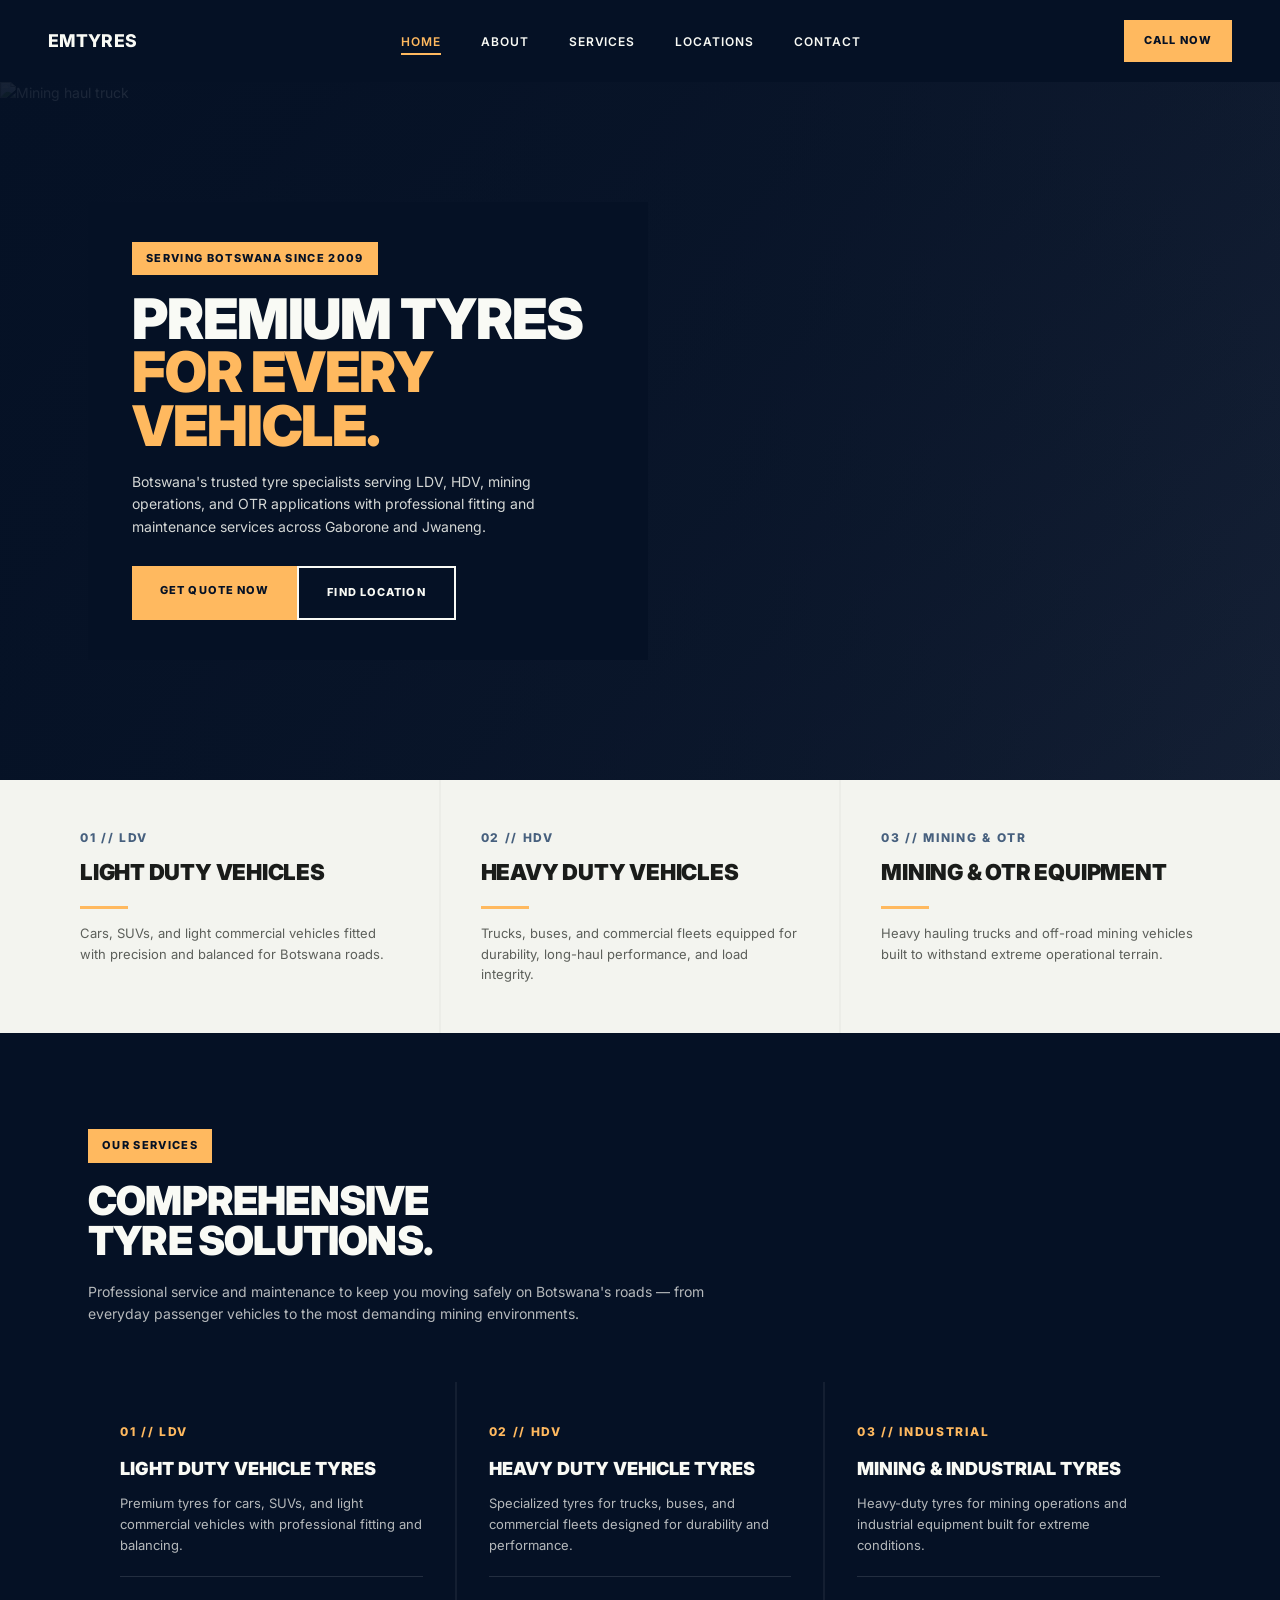
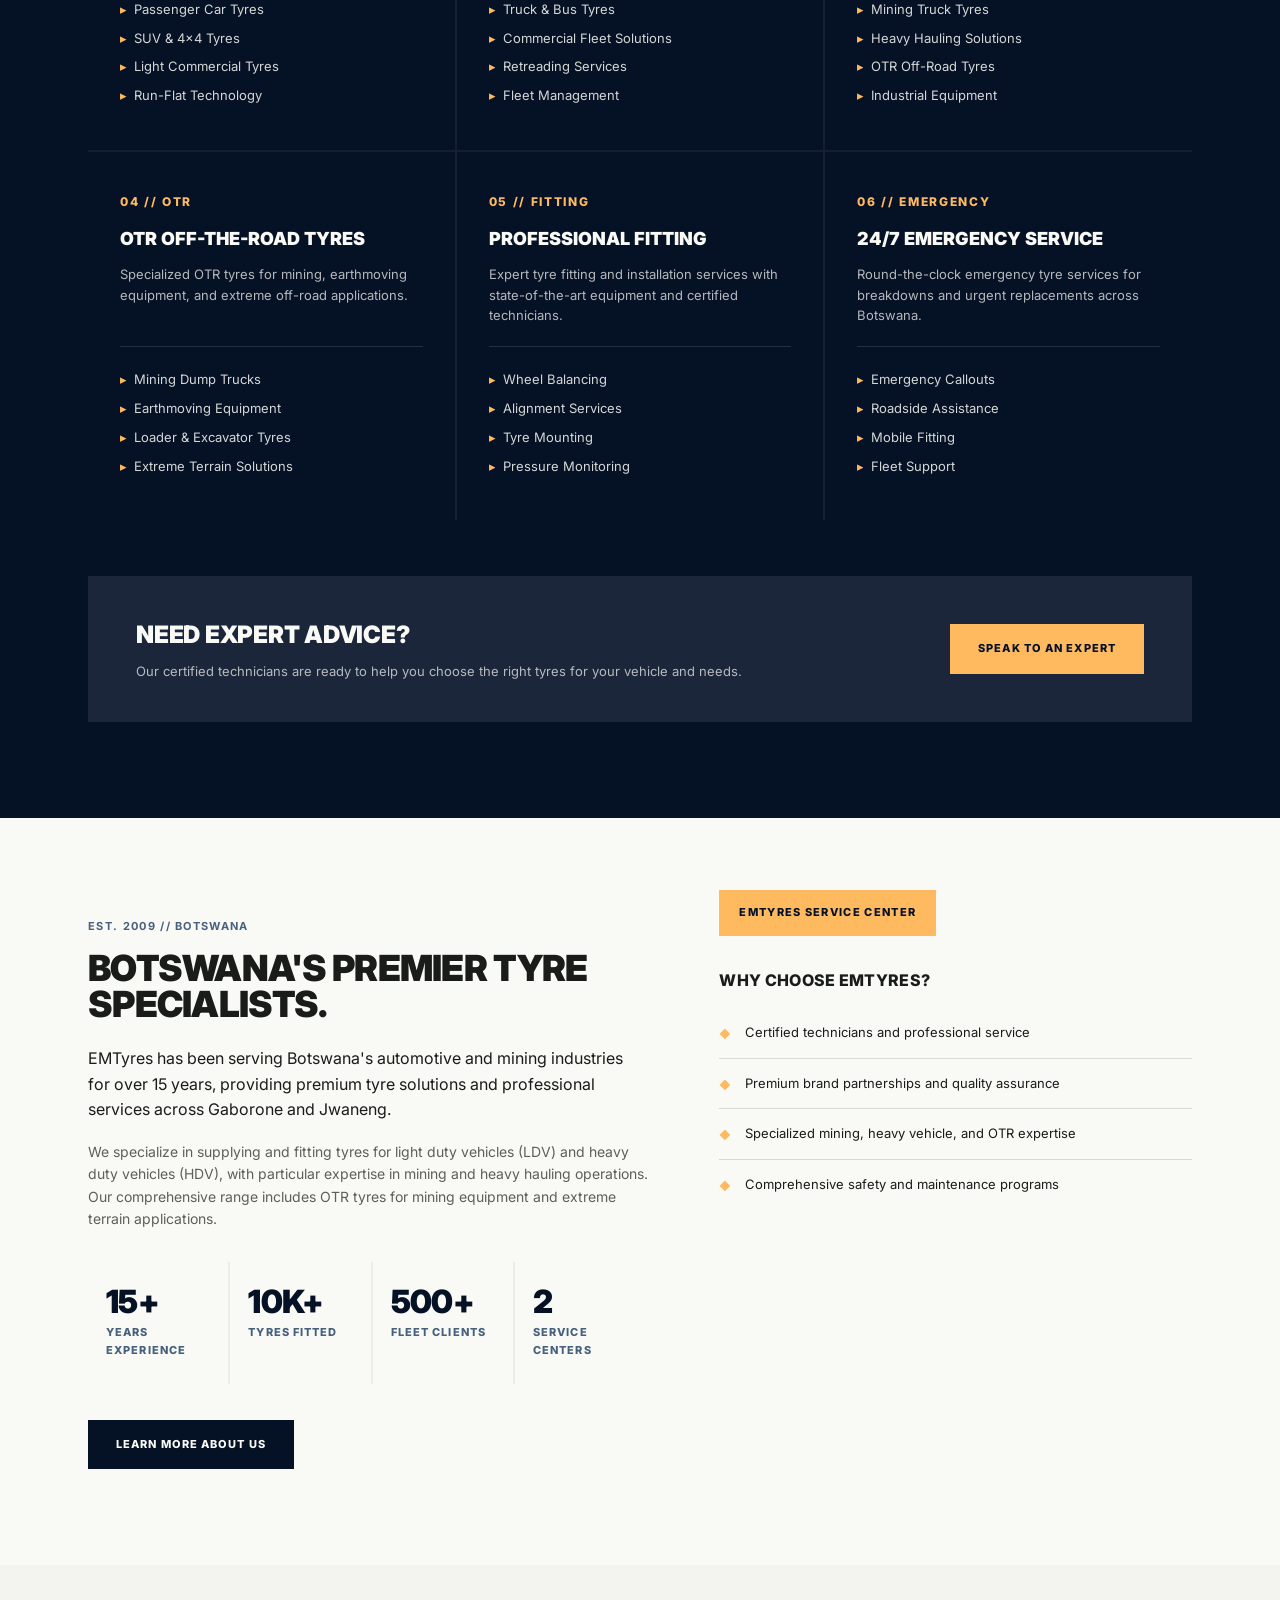
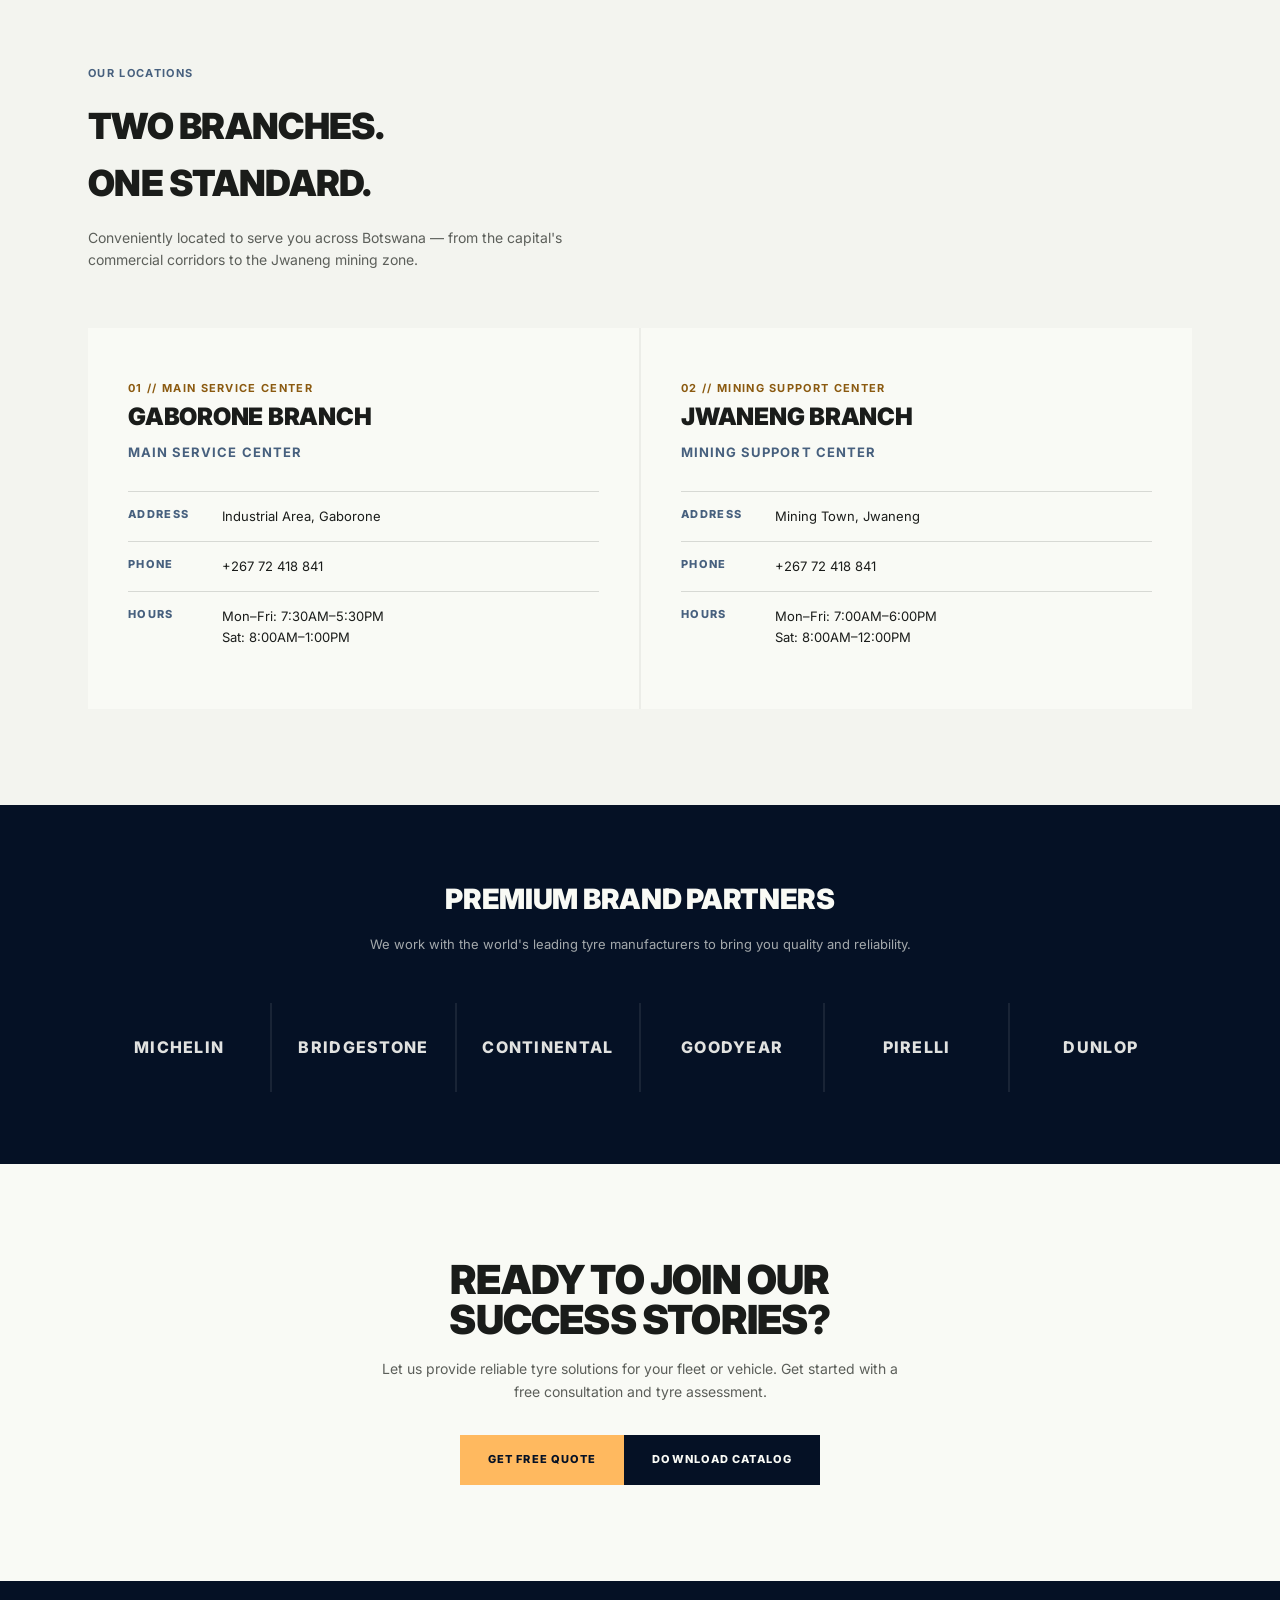
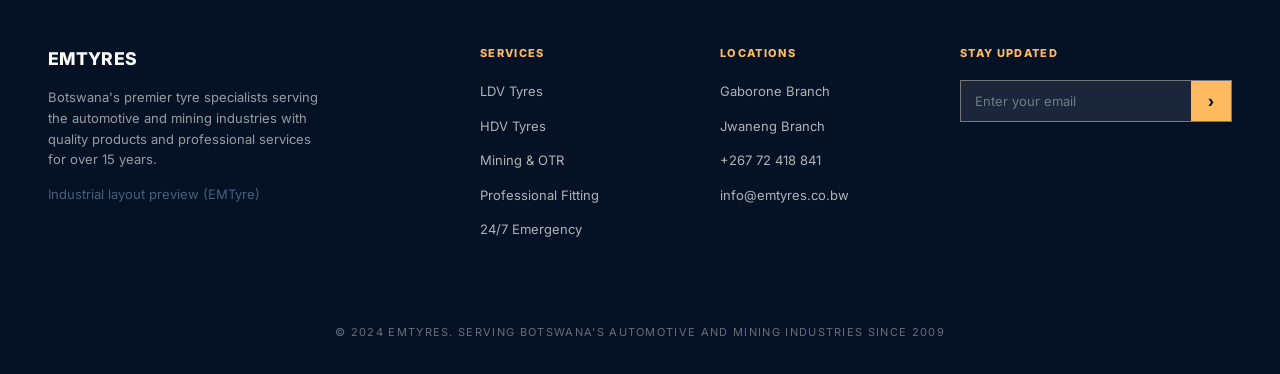
==== index.html @ 09f2894e "Initial commit: Emtyre Industrial website Static site with home, about, services, contact, and locat" ====
<!DOCTYPE html>
<html lang="en">
<head>
<meta charset="UTF-8">
<meta name="viewport" content="width=device-width, initial-scale=1.0">
<title>EMTyres — Premium Tyres for Every Vehicle | Botswana</title>
<link rel="stylesheet" href="styles.css">
<style>
  .hero-home { min-height: 600px; }

  .vehicles-strip { background: var(--surface-container-low); padding: 0; }
  .vehicles-grid {
    display: grid; grid-template-columns: repeat(3, 1fr); gap: 2px;
    background: var(--surface-container);
  }
  .vehicle-card {
    background: var(--surface-container-low);
    padding: 48px 40px;
    display: flex; flex-direction: column; gap: 14px;
  }
  .vehicle-card .num {
    font-size: 0.75rem; font-weight: 800;
    letter-spacing: 0.14em; color: var(--secondary);
  }
  .vehicle-card h3 {
    font-size: 1.375rem; font-weight: 900;
    text-transform: uppercase; letter-spacing: -0.01em; line-height: 1.05;
  }
  .vehicle-card p { color: var(--on-surface-variant); font-size: var(--body-sm); }
  .vehicle-card .accent-rule { width: 48px; margin-top: 8px; }

  .services-section { background: var(--primary); color: var(--on-primary); padding: 96px 0; }
  .services-head { margin-bottom: 56px; max-width: 680px; }
  .services-head h2 {
    font-size: 2.5rem; font-weight: 900; text-transform: uppercase;
    letter-spacing: -0.02em; line-height: 1; margin-bottom: 20px;
  }
  .services-head p { color: rgba(249, 250, 245, 0.72); font-size: var(--body-md); }
  .svc-grid {
    display: grid; grid-template-columns: repeat(3, 1fr); gap: 2px;
    background: rgba(255, 255, 255, 0.06);
  }
  .svc-box {
    background: var(--primary); padding: 40px 32px;
    display: flex; flex-direction: column; min-height: 320px;
  }
  .svc-box .num {
    font-size: 0.75rem; font-weight: 800; letter-spacing: 0.14em;
    color: var(--tertiary-fixed-dim); margin-bottom: 18px;
  }
  .svc-box h3 {
    font-size: 1.125rem; font-weight: 900; text-transform: uppercase;
    margin-bottom: 14px; line-height: 1.15;
  }
  .svc-box p {
    color: rgba(249, 250, 245, 0.72); font-size: var(--body-sm); margin-bottom: 20px;
  }
  .svc-box ul {
    list-style: none; margin-top: auto; padding-top: 18px;
    border-top: 1px solid rgba(255, 255, 255, 0.12);
  }
  .svc-box ul li {
    font-size: var(--body-sm); color: rgba(249, 250, 245, 0.85);
    padding: 4px 0; position: relative; padding-left: 14px;
  }
  .svc-box ul li::before {
    content: "▸"; position: absolute; left: 0; color: var(--tertiary-fixed-dim);
  }
  .expert-cta {
    margin-top: 56px; background: var(--primary-container);
    padding: 40px 48px; display: flex;
    justify-content: space-between; align-items: center; gap: 32px;
  }
  .expert-cta h3 {
    font-size: 1.5rem; font-weight: 900; text-transform: uppercase;
    letter-spacing: -0.01em;
  }
  .expert-cta p {
    color: rgba(249, 250, 245, 0.7); font-size: var(--body-sm); margin-top: 6px;
  }

  .about-section { background: var(--surface); padding: 96px 0; }
  .about-grid {
    display: grid; grid-template-columns: 1.2fr 1fr;
    gap: 64px; align-items: start;
  }
  .about-grid h2 {
    font-size: 2.25rem; font-weight: 900; text-transform: uppercase;
    letter-spacing: -0.02em; line-height: 1; margin-bottom: 24px; max-width: 520px;
  }
  .about-grid .lead {
    font-size: 1rem; color: var(--on-surface);
    margin-bottom: 18px; max-width: 560px;
  }
  .about-grid .body {
    color: var(--on-surface-variant); font-size: var(--body-md);
    margin-bottom: 32px; max-width: 560px;
  }
  .stats-row {
    display: grid; grid-template-columns: repeat(4, 1fr); gap: 2px;
    background: var(--surface-container); margin-bottom: 36px;
  }
  .stat-cell { background: var(--surface); padding: 24px 18px; }
  .stat-cell .num {
    font-size: 2rem; font-weight: 900; color: var(--primary);
    letter-spacing: -0.02em; line-height: 1;
  }
  .stat-cell .lbl {
    font-size: var(--label-sm); font-weight: 800;
    letter-spacing: 0.1em; text-transform: uppercase;
    color: var(--secondary); margin-top: 6px;
  }
  .about-img-wrap { position: relative; }
  .about-img-wrap img {
    width: 100%; height: 420px; object-fit: cover;
    filter: grayscale(0.6) contrast(1.1);
  }
  .about-img-wrap .tag {
    position: absolute; bottom: 0; left: 0;
    background: var(--tertiary-fixed-dim); color: var(--primary);
    padding: 14px 20px; font-size: var(--label-sm);
    font-weight: 800; letter-spacing: 0.12em; text-transform: uppercase;
  }
  .why-list { list-style: none; }
  .why-list li {
    display: flex; gap: 14px; padding: 14px 0;
    font-size: var(--body-sm); color: var(--on-surface);
    border-bottom: 1px solid var(--outline-variant);
  }
  .why-list li::before {
    content: "◆"; color: var(--tertiary-fixed-dim);
    flex-shrink: 0; font-size: 0.7rem; padding-top: 4px;
  }
  .why-list li:last-child { border-bottom: none; }

  .locations-section { background: var(--surface-container-low); padding: 96px 0; }
  .locations-head { margin-bottom: 56px; }
  .locations-head h2 {
    font-size: 2.25rem; font-weight: 900; text-transform: uppercase;
    letter-spacing: -0.02em; margin-bottom: 14px;
  }
  .locations-head p { color: var(--on-surface-variant); max-width: 520px; }
  .loc-grid {
    display: grid; grid-template-columns: 1fr 1fr;
    gap: 2px; background: var(--surface-container);
  }
  .loc-card { background: var(--surface); padding: 48px 40px; }
  .loc-card .label-stamp { color: #8b5a10; margin-bottom: 14px; }
  .loc-card h3 {
    font-size: 1.5rem; font-weight: 900;
    text-transform: uppercase; letter-spacing: -0.01em; margin-bottom: 6px;
  }
  .loc-card .sub {
    font-size: var(--body-sm); color: var(--secondary);
    font-weight: 700; text-transform: uppercase;
    letter-spacing: 0.08em; margin-bottom: 28px;
  }
  .loc-detail {
    display: flex; gap: 14px; padding: 14px 0;
    border-top: 1px solid var(--outline-variant); font-size: var(--body-sm);
  }
  .loc-detail .lbl {
    font-size: var(--label-sm); font-weight: 800;
    letter-spacing: 0.12em; text-transform: uppercase;
    color: var(--secondary); min-width: 80px;
  }
  .loc-detail .val { color: var(--on-surface); flex: 1; }

  .brands-section { background: var(--primary); color: var(--on-primary); padding: 72px 0; }
  .brands-head { text-align: center; margin-bottom: 48px; }
  .brands-head h2 {
    font-size: 1.75rem; font-weight: 900; text-transform: uppercase;
    letter-spacing: -0.01em; margin-bottom: 12px;
  }
  .brands-head p {
    color: rgba(249, 250, 245, 0.65); max-width: 560px;
    margin: 0 auto; font-size: var(--body-sm);
  }
  .brands-grid {
    display: grid; grid-template-columns: repeat(6, 1fr);
    gap: 2px; background: rgba(255, 255, 255, 0.08);
  }
  .brand-cell {
    background: var(--primary); padding: 32px 20px;
    text-align: center; font-size: 1rem; font-weight: 800;
    letter-spacing: 0.08em; text-transform: uppercase;
    color: rgba(249, 250, 245, 0.9);
  }

  .cta-section { background: var(--surface); padding: 96px 0; text-align: center; }
  .cta-section h2 {
    font-size: 2.5rem; font-weight: 900; text-transform: uppercase;
    letter-spacing: -0.02em; line-height: 1; margin-bottom: 18px;
  }
  .cta-section p {
    color: var(--on-surface-variant); max-width: 520px;
    margin: 0 auto 32px;
  }
  .cta-buttons { display: inline-flex; gap: 0; }

  @media (max-width: 900px) {
    .vehicles-grid, .svc-grid, .about-grid, .stats-row, .loc-grid { grid-template-columns: 1fr; }
    .brands-grid { grid-template-columns: repeat(2, 1fr); }
    .expert-cta { flex-direction: column; align-items: flex-start; padding: 28px; }
  }
</style>
</head>
<body>

<nav class="nav">
  <a href="index.html" class="nav-logo">EMTYRES</a>
  <ul class="nav-links">
    <li><a href="index.html" class="active">HOME</a></li>
    <li><a href="about.html">ABOUT</a></li>
    <li><a href="services.html">SERVICES</a></li>
    <li><a href="locations.html">LOCATIONS</a></li>
    <li><a href="contact.html">CONTACT</a></li>
  </ul>
  <a href="tel:+26772418841" class="nav-cta">CALL NOW</a>
</nav>

<!-- HERO -->
<section class="hero hero-home">
  <img class="hero-img" src="https://images.unsplash.com/photo-1586864387634-2f33030dab41?w=1600&q=80" alt="Mining haul truck">
  <div class="hero-overlay"></div>
  <div class="hero-content">
    <div class="hero-card fade-up">
      <span class="eyebrow">SERVING BOTSWANA SINCE 2009</span>
      <h1 class="display-lg" style="margin-top: 18px;">PREMIUM TYRES<br><span style="color:var(--tertiary-fixed-dim);">FOR EVERY VEHICLE.</span></h1>
      <p>Botswana's trusted tyre specialists serving LDV, HDV, mining operations, and OTR applications with professional fitting and maintenance services across Gaborone and Jwaneng.</p>
      <div class="hero-buttons">
        <a href="contact.html" class="btn btn-amber">GET QUOTE NOW</a>
        <a href="locations.html" class="btn btn-outline-light">FIND LOCATION</a>
      </div>
    </div>
  </div>
</section>

<!-- VEHICLE TYPES -->
<section class="vehicles-strip">
  <div class="container" style="padding: 0;">
    <div class="vehicles-grid">
      <div class="vehicle-card">
        <span class="num">01 // LDV</span>
        <h3>LIGHT DUTY VEHICLES</h3>
        <div class="accent-rule"></div>
        <p>Cars, SUVs, and light commercial vehicles fitted with precision and balanced for Botswana roads.</p>
      </div>
      <div class="vehicle-card">
        <span class="num">02 // HDV</span>
        <h3>HEAVY DUTY VEHICLES</h3>
        <div class="accent-rule"></div>
        <p>Trucks, buses, and commercial fleets equipped for durability, long-haul performance, and load integrity.</p>
      </div>
      <div class="vehicle-card">
        <span class="num">03 // MINING &amp; OTR</span>
        <h3>MINING &amp; OTR EQUIPMENT</h3>
        <div class="accent-rule"></div>
        <p>Heavy hauling trucks and off-road mining vehicles built to withstand extreme operational terrain.</p>
      </div>
    </div>
  </div>
</section>

<!-- SERVICES -->
<section class="services-section">
  <div class="container">
    <div class="services-head">
      <span class="eyebrow">OUR SERVICES</span>
      <h2 style="margin-top: 18px;">COMPREHENSIVE<br>TYRE SOLUTIONS.</h2>
      <p>Professional service and maintenance to keep you moving safely on Botswana's roads — from everyday passenger vehicles to the most demanding mining environments.</p>
    </div>

    <div class="svc-grid">
      <div class="svc-box">
        <span class="num">01 // LDV</span>
        <h3>LIGHT DUTY VEHICLE TYRES</h3>
        <p>Premium tyres for cars, SUVs, and light commercial vehicles with professional fitting and balancing.</p>
        <ul>
          <li>Passenger Car Tyres</li>
          <li>SUV &amp; 4x4 Tyres</li>
          <li>Light Commercial Tyres</li>
          <li>Run-Flat Technology</li>
        </ul>
      </div>
      <div class="svc-box">
        <span class="num">02 // HDV</span>
        <h3>HEAVY DUTY VEHICLE TYRES</h3>
        <p>Specialized tyres for trucks, buses, and commercial fleets designed for durability and performance.</p>
        <ul>
          <li>Truck &amp; Bus Tyres</li>
          <li>Commercial Fleet Solutions</li>
          <li>Retreading Services</li>
          <li>Fleet Management</li>
        </ul>
      </div>
      <div class="svc-box">
        <span class="num">03 // INDUSTRIAL</span>
        <h3>MINING &amp; INDUSTRIAL TYRES</h3>
        <p>Heavy-duty tyres for mining operations and industrial equipment built for extreme conditions.</p>
        <ul>
          <li>Mining Truck Tyres</li>
          <li>Heavy Hauling Solutions</li>
          <li>OTR Off-Road Tyres</li>
          <li>Industrial Equipment</li>
        </ul>
      </div>
      <div class="svc-box">
        <span class="num">04 // OTR</span>
        <h3>OTR OFF-THE-ROAD TYRES</h3>
        <p>Specialized OTR tyres for mining, earthmoving equipment, and extreme off-road applications.</p>
        <ul>
          <li>Mining Dump Trucks</li>
          <li>Earthmoving Equipment</li>
          <li>Loader &amp; Excavator Tyres</li>
          <li>Extreme Terrain Solutions</li>
        </ul>
      </div>
      <div class="svc-box">
        <span class="num">05 // FITTING</span>
        <h3>PROFESSIONAL FITTING</h3>
        <p>Expert tyre fitting and installation services with state-of-the-art equipment and certified technicians.</p>
        <ul>
          <li>Wheel Balancing</li>
          <li>Alignment Services</li>
          <li>Tyre Mounting</li>
          <li>Pressure Monitoring</li>
        </ul>
      </div>
      <div class="svc-box">
        <span class="num">06 // EMERGENCY</span>
        <h3>24/7 EMERGENCY SERVICE</h3>
        <p>Round-the-clock emergency tyre services for breakdowns and urgent replacements across Botswana.</p>
        <ul>
          <li>Emergency Callouts</li>
          <li>Roadside Assistance</li>
          <li>Mobile Fitting</li>
          <li>Fleet Support</li>
        </ul>
      </div>
    </div>

    <div class="expert-cta">
      <div>
        <h3>NEED EXPERT ADVICE?</h3>
        <p>Our certified technicians are ready to help you choose the right tyres for your vehicle and needs.</p>
      </div>
      <a href="contact.html" class="btn btn-amber">SPEAK TO AN EXPERT</a>
    </div>
  </div>
</section>

<!-- ABOUT -->
<section class="about-section">
  <div class="container">
    <div class="about-grid">
      <div>
        <span class="label-stamp" style="color: var(--secondary);">EST. 2009 // BOTSWANA</span>
        <h2 style="margin-top: 14px;">BOTSWANA'S PREMIER TYRE SPECIALISTS.</h2>
        <p class="lead">EMTyres has been serving Botswana's automotive and mining industries for over 15 years, providing premium tyre solutions and professional services across Gaborone and Jwaneng.</p>
        <p class="body">We specialize in supplying and fitting tyres for light duty vehicles (LDV) and heavy duty vehicles (HDV), with particular expertise in mining and heavy hauling operations. Our comprehensive range includes OTR tyres for mining equipment and extreme terrain applications.</p>

        <div class="stats-row">
          <div class="stat-cell"><div class="num">15+</div><div class="lbl">YEARS EXPERIENCE</div></div>
          <div class="stat-cell"><div class="num">10K+</div><div class="lbl">TYRES FITTED</div></div>
          <div class="stat-cell"><div class="num">500+</div><div class="lbl">FLEET CLIENTS</div></div>
          <div class="stat-cell"><div class="num">2</div><div class="lbl">SERVICE CENTERS</div></div>
        </div>

        <a href="about.html" class="btn btn-dark">LEARN MORE ABOUT US</a>
      </div>
      <div>
        <div class="about-img-wrap">
          <img src="https://images.unsplash.com/photo-1625047509168-a7026f36de04?w=900&q=80" alt="EMTyres service center">
          <span class="tag">EMTYRES SERVICE CENTER</span>
        </div>
        <h3 style="font-size:1rem; font-weight:800; text-transform:uppercase; letter-spacing:0.02em; margin: 32px 0 14px;">WHY CHOOSE EMTYRES?</h3>
        <ul class="why-list">
          <li>Certified technicians and professional service</li>
          <li>Premium brand partnerships and quality assurance</li>
          <li>Specialized mining, heavy vehicle, and OTR expertise</li>
          <li>Comprehensive safety and maintenance programs</li>
        </ul>
      </div>
    </div>
  </div>
</section>

<!-- LOCATIONS PREVIEW -->
<section class="locations-section">
  <div class="container">
    <div class="locations-head">
      <span class="label-stamp" style="color: var(--secondary);">OUR LOCATIONS</span>
      <h2 style="margin-top: 14px;">TWO BRANCHES.<br>ONE STANDARD.</h2>
      <p>Conveniently located to serve you across Botswana — from the capital's commercial corridors to the Jwaneng mining zone.</p>
    </div>
    <div class="loc-grid">
      <div class="loc-card">
        <span class="label-stamp">01 // MAIN SERVICE CENTER</span>
        <h3>GABORONE BRANCH</h3>
        <div class="sub">Main Service Center</div>
        <div class="loc-detail"><div class="lbl">ADDRESS</div><div class="val">Industrial Area, Gaborone</div></div>
        <div class="loc-detail"><div class="lbl">PHONE</div><div class="val">+267 72 418 841</div></div>
        <div class="loc-detail"><div class="lbl">HOURS</div><div class="val">Mon–Fri: 7:30AM–5:30PM<br>Sat: 8:00AM–1:00PM</div></div>
      </div>
      <div class="loc-card">
        <span class="label-stamp">02 // MINING SUPPORT CENTER</span>
        <h3>JWANENG BRANCH</h3>
        <div class="sub">Mining Support Center</div>
        <div class="loc-detail"><div class="lbl">ADDRESS</div><div class="val">Mining Town, Jwaneng</div></div>
        <div class="loc-detail"><div class="lbl">PHONE</div><div class="val">+267 72 418 841</div></div>
        <div class="loc-detail"><div class="lbl">HOURS</div><div class="val">Mon–Fri: 7:00AM–6:00PM<br>Sat: 8:00AM–12:00PM</div></div>
      </div>
    </div>
  </div>
</section>

<!-- BRANDS -->
<section class="brands-section">
  <div class="container">
    <div class="brands-head">
      <h2>PREMIUM BRAND PARTNERS</h2>
      <p>We work with the world's leading tyre manufacturers to bring you quality and reliability.</p>
    </div>
    <div class="brands-grid">
      <div class="brand-cell">MICHELIN</div>
      <div class="brand-cell">BRIDGESTONE</div>
      <div class="brand-cell">CONTINENTAL</div>
      <div class="brand-cell">GOODYEAR</div>
      <div class="brand-cell">PIRELLI</div>
      <div class="brand-cell">DUNLOP</div>
    </div>
  </div>
</section>

<!-- FINAL CTA -->
<section class="cta-section">
  <div class="container">
    <h2>READY TO JOIN OUR<br>SUCCESS STORIES?</h2>
    <p>Let us provide reliable tyre solutions for your fleet or vehicle. Get started with a free consultation and tyre assessment.</p>
    <div class="cta-buttons">
      <a href="contact.html" class="btn btn-amber">GET FREE QUOTE</a>
      <a href="#" class="btn btn-dark">DOWNLOAD CATALOG</a>
    </div>
  </div>
</section>

<!-- FOOTER -->
<footer class="footer">
  <div class="footer-grid">
    <div class="footer-brand">
      <h4>EMTYRES</h4>
      <p>Botswana's premier tyre specialists serving the automotive and mining industries with quality products and professional services for over 15 years.</p>
      <p class="footer-alt-link"><a href="stitch_emtyre_industrial_website/emtyre_home/code.html">Industrial layout preview (EMTyre)</a></p>
    </div>
    <div class="footer-col">
      <h5>SERVICES</h5>
      <ul>
        <li><a href="services.html">LDV Tyres</a></li>
        <li><a href="services.html">HDV Tyres</a></li>
        <li><a href="services.html">Mining &amp; OTR</a></li>
        <li><a href="services.html">Professional Fitting</a></li>
        <li><a href="services.html">24/7 Emergency</a></li>
      </ul>
    </div>
    <div class="footer-col">
      <h5>LOCATIONS</h5>
      <ul>
        <li><a href="locations.html">Gaborone Branch</a></li>
        <li><a href="locations.html">Jwaneng Branch</a></li>
        <li><a href="tel:+26772418841">+267 72 418 841</a></li>
        <li><a href="mailto:info@emtyres.co.bw">info@emtyres.co.bw</a></li>
      </ul>
    </div>
    <div class="footer-col">
      <h5>STAY UPDATED</h5>
      <div class="newsletter-input">
        <input type="email" placeholder="Enter your email">
        <button>›</button>
      </div>
    </div>
  </div>
  <div class="footer-bottom">&copy; 2024 EMTYRES. SERVING BOTSWANA'S AUTOMOTIVE AND MINING INDUSTRIES SINCE 2009</div>
</footer>

</body>
</html>
---- styles.css ----
/* ============================================
   EMTYRE — INDUSTRIAL EDITORIAL DESIGN SYSTEM
   ============================================ */

@import url('https://fonts.googleapis.com/css2?family=Inter:wght@400;500;600;700;800;900&display=swap');

:root {
  /* Palette — per DESIGN.md */
  --primary: #051125;
  --primary-container: #1B263B;
  --secondary: #47607e;
  --surface: #f9faf5;
  --surface-container-lowest: #ffffff;
  --surface-container-low: #f3f4ef;
  --surface-container: #ecede8;
  --surface-container-high: #e4e5e0;
  --surface-dim: #dadbd6;
  --surface-variant: #d8dae0;
  --on-surface: #1a1c1a;
  --on-surface-variant: #5c5f5a;
  --on-primary: #f9faf5;
  --outline: #75777d;
  --outline-variant: rgba(26, 28, 26, 0.15);
  --tertiary-fixed-dim: #ffb95f; /* Safety Amber */
  --tertiary-container: #6b4816;

  /* Typography scale */
  --display-lg: 3.5rem;
  --display-md: 2.75rem;
  --headline-lg: 2rem;
  --headline-md: 1.5rem;
  --title-lg: 1.25rem;
  --body-md: 0.875rem;
  --body-sm: 0.8125rem;
  --label-md: 0.75rem;
  --label-sm: 0.6875rem;
}

* {
  margin: 0;
  padding: 0;
  box-sizing: border-box;
}

html {
  scroll-behavior: smooth;
}

body {
  font-family: 'Inter', sans-serif;
  background: var(--surface);
  color: var(--on-surface);
  font-size: var(--body-md);
  line-height: 1.6;
  -webkit-font-smoothing: antialiased;
}

/* ============================================
   NAV
   ============================================ */
.nav {
  background: var(--primary);
  padding: 20px 48px;
  display: flex;
  align-items: center;
  justify-content: space-between;
  position: sticky;
  top: 0;
  z-index: 100;
}

.nav-logo {
  color: var(--on-primary);
  font-weight: 800;
  font-size: 1.1rem;
  letter-spacing: 0.02em;
  text-decoration: none;
}

.nav-links {
  display: flex;
  gap: 40px;
  list-style: none;
}

.nav-links a {
  color: var(--on-primary);
  text-decoration: none;
  font-size: var(--label-md);
  font-weight: 600;
  letter-spacing: 0.08em;
  text-transform: uppercase;
  padding-bottom: 4px;
  transition: color 0.2s;
}

.nav-links a:hover {
  color: var(--tertiary-fixed-dim);
}

.nav-links a.active {
  color: var(--tertiary-fixed-dim);
  border-bottom: 2px solid var(--tertiary-fixed-dim);
}

.nav-cta {
  background: var(--tertiary-fixed-dim);
  color: var(--primary);
  padding: 12px 20px;
  font-size: var(--label-sm);
  font-weight: 800;
  letter-spacing: 0.1em;
  text-transform: uppercase;
  text-decoration: none;
  border: none;
  cursor: pointer;
  transition: background 0.2s;
}

.nav-cta:hover {
  background: #ffcf8a;
}

.nav-cta.outline {
  background: transparent;
  color: var(--tertiary-fixed-dim);
  border: 2px solid var(--tertiary-fixed-dim);
}

.nav-cta.outline:hover {
  background: var(--tertiary-fixed-dim);
  color: var(--primary);
}

/* ============================================
   TYPOGRAPHY
   ============================================ */
.display-lg {
  font-size: var(--display-lg);
  font-weight: 900;
  line-height: 0.95;
  letter-spacing: -0.02em;
  text-transform: uppercase;
}

.display-md {
  font-size: var(--display-md);
  font-weight: 900;
  line-height: 1;
  letter-spacing: -0.02em;
  text-transform: uppercase;
}

.headline-lg {
  font-size: var(--headline-lg);
  font-weight: 800;
  line-height: 1.1;
  letter-spacing: -0.01em;
  text-transform: uppercase;
}

.label-stamp {
  font-size: var(--label-sm);
  font-weight: 700;
  letter-spacing: 0.12em;
  text-transform: uppercase;
}

.eyebrow {
  display: inline-block;
  background: var(--tertiary-fixed-dim);
  color: var(--primary);
  padding: 8px 14px;
  font-size: var(--label-sm);
  font-weight: 800;
  letter-spacing: 0.12em;
  text-transform: uppercase;
}

.eyebrow-outline {
  display: inline-block;
  border: 1px solid var(--tertiary-fixed-dim);
  color: var(--tertiary-fixed-dim);
  padding: 8px 14px;
  font-size: var(--label-sm);
  font-weight: 800;
  letter-spacing: 0.12em;
  text-transform: uppercase;
  background: transparent;
}

/* ============================================
   BUTTONS
   ============================================ */
.btn {
  display: inline-block;
  padding: 16px 28px;
  font-size: var(--label-sm);
  font-weight: 800;
  letter-spacing: 0.1em;
  text-transform: uppercase;
  text-decoration: none;
  border: none;
  cursor: pointer;
  transition: all 0.2s;
  font-family: inherit;
}

.btn-amber {
  background: var(--tertiary-fixed-dim);
  color: var(--primary);
}

.btn-amber:hover {
  background: #ffcf8a;
}

.btn-dark {
  background: var(--primary);
  color: var(--on-primary);
}

.btn-dark:hover {
  background: var(--primary-container);
}

.btn-outline-light {
  background: transparent;
  color: var(--on-primary);
  border: 2px solid var(--on-primary);
}

.btn-outline-light:hover {
  background: var(--on-primary);
  color: var(--primary);
}

.btn-white {
  background: var(--surface);
  color: var(--primary);
}

.btn-white:hover {
  background: #fff;
}

/* ============================================
   LAYOUT HELPERS
   ============================================ */
.container {
  max-width: 1200px;
  margin: 0 auto;
  padding: 0 48px;
}

.section {
  padding: 96px 0;
}

.section-dark {
  background: var(--primary);
  color: var(--on-primary);
}

.section-light {
  background: var(--surface);
  color: var(--on-surface);
}

.section-container-low {
  background: var(--surface-container-low);
  color: var(--on-surface);
}

/* ============================================
   HERO
   ============================================ */
.hero {
  position: relative;
  min-height: 560px;
  background: linear-gradient(135deg, var(--primary) 0%, var(--primary-container) 100%);
  color: var(--on-primary);
  overflow: hidden;
}

.hero-img {
  position: absolute;
  inset: 0;
  width: 100%;
  height: 100%;
  object-fit: cover;
  opacity: 0.5;
  filter: grayscale(0.4) contrast(1.1);
}

.hero-overlay {
  position: absolute;
  inset: 0;
  background: linear-gradient(90deg, rgba(5,17,37,0.85) 0%, rgba(5,17,37,0.6) 60%, rgba(5,17,37,0.3) 100%);
}

.hero-content {
  position: relative;
  z-index: 2;
  padding: 120px 48px;
  max-width: 1200px;
  margin: 0 auto;
}

.hero-card {
  background: var(--primary);
  padding: 40px 44px;
  max-width: 560px;
}

.hero p {
  font-size: var(--body-md);
  line-height: 1.6;
  margin-top: 18px;
  color: rgba(249, 250, 245, 0.85);
}

.hero-buttons {
  display: flex;
  gap: 0;
  margin-top: 28px;
}

/* ============================================
   FOOTER
   ============================================ */
.footer {
  background: var(--primary);
  color: var(--on-primary);
  padding: 64px 48px 32px;
}

.footer-grid {
  max-width: 1200px;
  margin: 0 auto;
  display: grid;
  grid-template-columns: 2fr 1fr 1fr 1fr;
  gap: 48px;
  padding-bottom: 48px;
}

.footer-brand h4 {
  font-size: 1.1rem;
  font-weight: 800;
  letter-spacing: 0.02em;
  margin-bottom: 14px;
}

.footer-brand p {
  font-size: var(--body-sm);
  color: rgba(249, 250, 245, 0.6);
  max-width: 280px;
  line-height: 1.6;
}

.footer-alt-link {
  margin-top: 14px;
  font-size: var(--label-sm);
}

.footer-alt-link a {
  color: var(--secondary);
  text-decoration: none;
}

.footer-alt-link a:hover {
  color: var(--tertiary-fixed-dim);
}

.footer-col h5 {
  font-size: var(--label-sm);
  font-weight: 800;
  letter-spacing: 0.12em;
  text-transform: uppercase;
  color: var(--tertiary-fixed-dim);
  margin-bottom: 18px;
}

.footer-col ul {
  list-style: none;
}

.footer-col li {
  margin-bottom: 12px;
}

.footer-col a {
  color: rgba(249, 250, 245, 0.7);
  text-decoration: none;
  font-size: var(--body-sm);
  transition: color 0.2s;
}

.footer-col a:hover {
  color: var(--tertiary-fixed-dim);
}

.footer-col a.active {
  color: var(--tertiary-fixed-dim);
}

.footer-bottom {
  max-width: 1200px;
  margin: 0 auto;
  padding-top: 24px;
  font-size: var(--label-sm);
  letter-spacing: 0.12em;
  text-transform: uppercase;
  color: rgba(249, 250, 245, 0.4);
  text-align: center;
}

.newsletter-input {
  display: flex;
  background: var(--primary-container);
  border: 1px solid var(--outline);
}

.newsletter-input input {
  flex: 1;
  background: transparent;
  border: none;
  padding: 12px 14px;
  color: var(--on-primary);
  font-family: inherit;
  font-size: var(--body-sm);
  outline: none;
}

.newsletter-input input::placeholder {
  color: rgba(249, 250, 245, 0.4);
}

.newsletter-input button {
  background: var(--tertiary-fixed-dim);
  border: none;
  width: 40px;
  color: var(--primary);
  font-weight: 900;
  cursor: pointer;
  font-size: 1.2rem;
}

/* ============================================
   ANIMATIONS
   ============================================ */
@keyframes fadeUp {
  from { opacity: 0; transform: translateY(20px); }
  to { opacity: 1; transform: translateY(0); }
}

.fade-up {
  animation: fadeUp 0.8s ease forwards;
}

.delay-1 { animation-delay: 0.1s; opacity: 0; }
.delay-2 { animation-delay: 0.25s; opacity: 0; }
.delay-3 { animation-delay: 0.4s; opacity: 0; }

/* Accent rule under headlines */
.accent-rule {
  width: 60px;
  height: 3px;
  background: var(--tertiary-fixed-dim);
  margin-top: 16px;
}

/* ============================================
   RESPONSIVE
   ============================================ */
@media (max-width: 900px) {
  .nav { padding: 16px 24px; }
  .nav-links { display: none; }
  .container, .hero-content { padding-left: 24px; padding-right: 24px; }
  :root {
    --display-lg: 2.25rem;
    --display-md: 1.75rem;
    --headline-lg: 1.5rem;
  }
  .footer-grid { grid-template-columns: 1fr 1fr; gap: 32px; }
  .section { padding: 64px 0; }
}
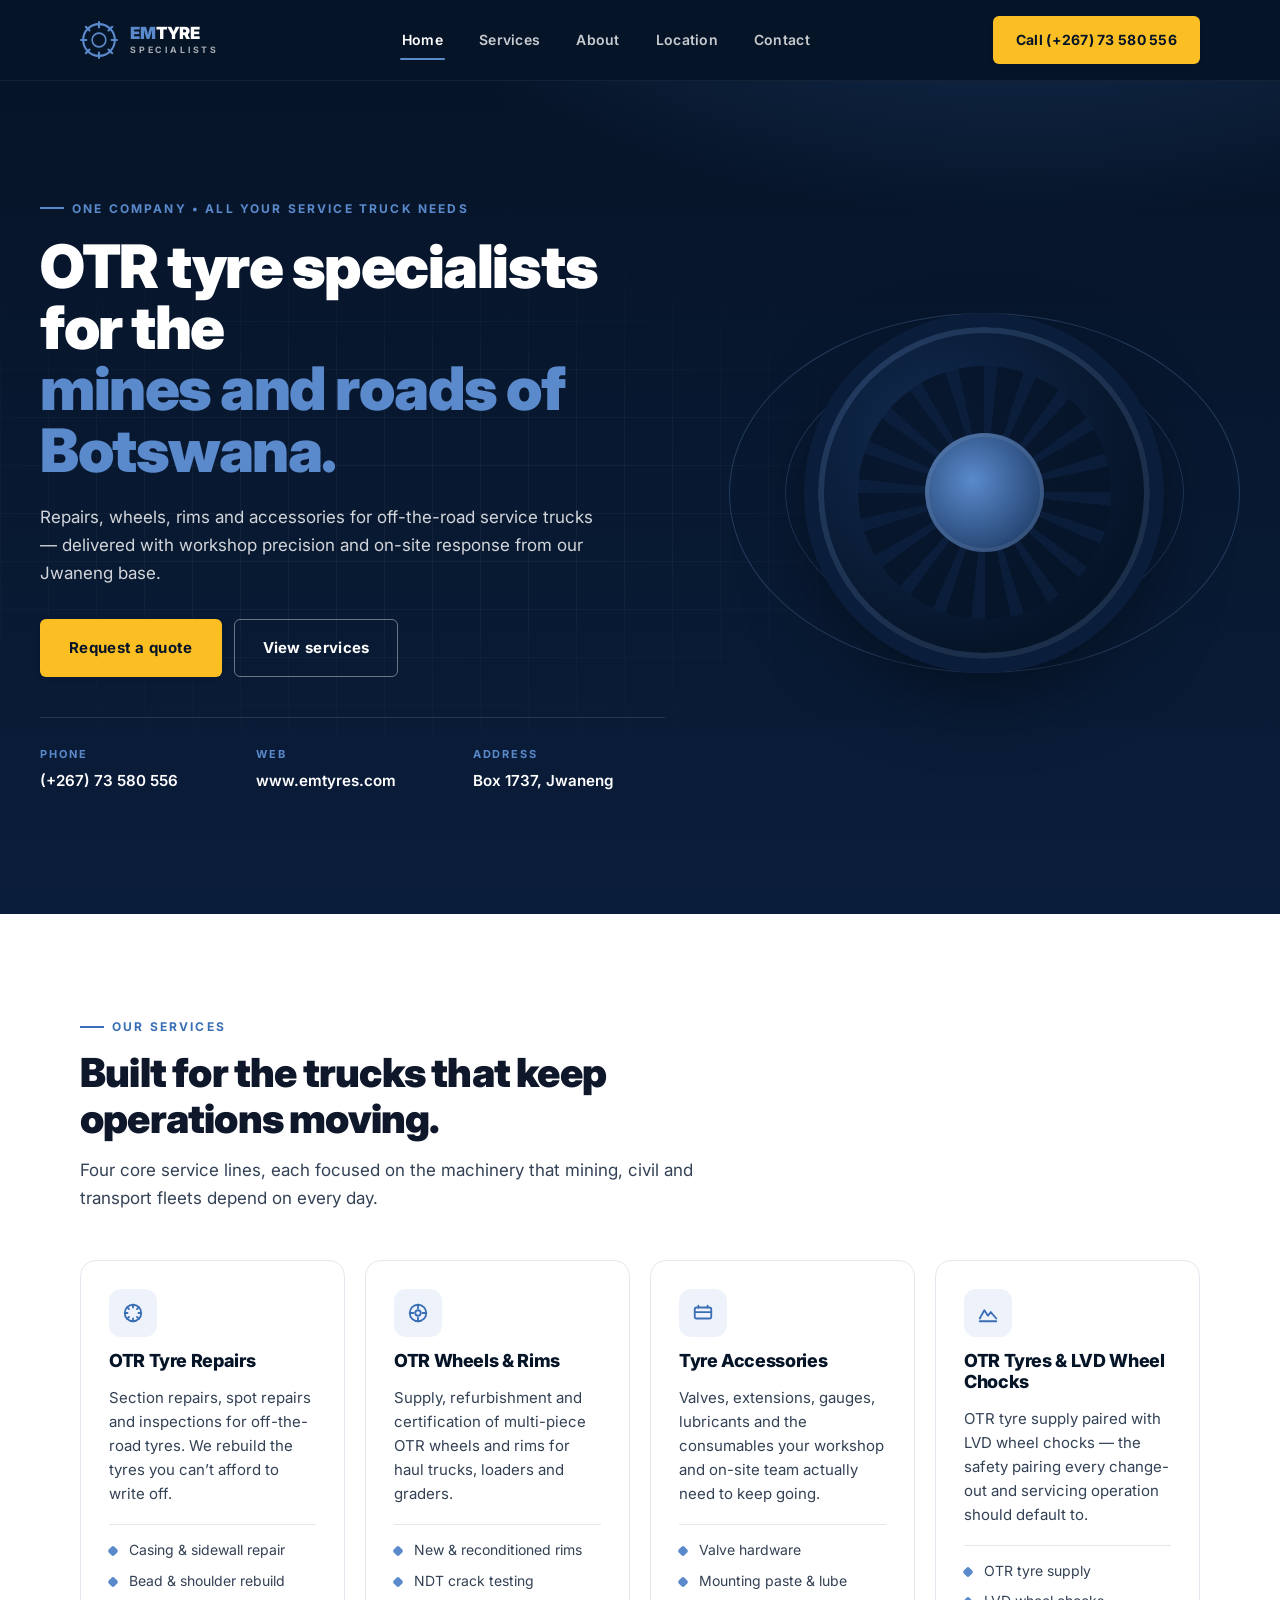
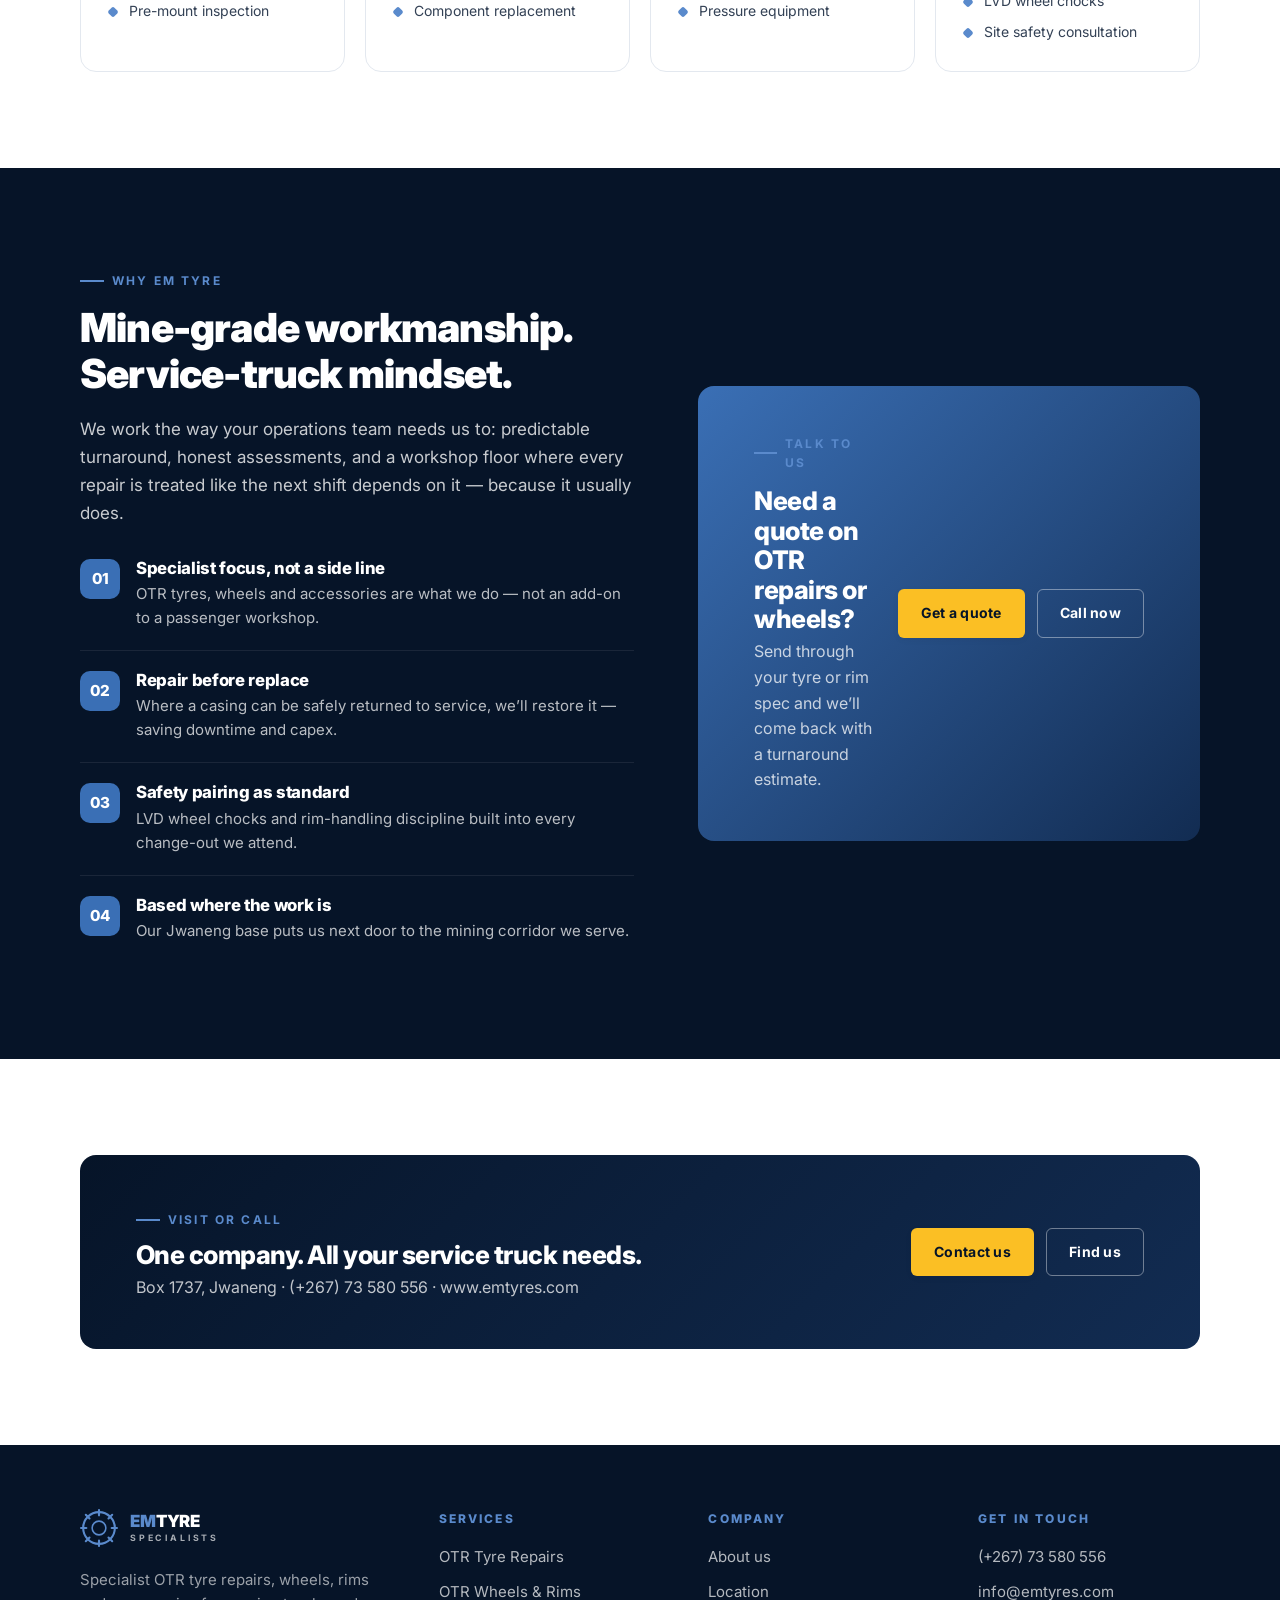
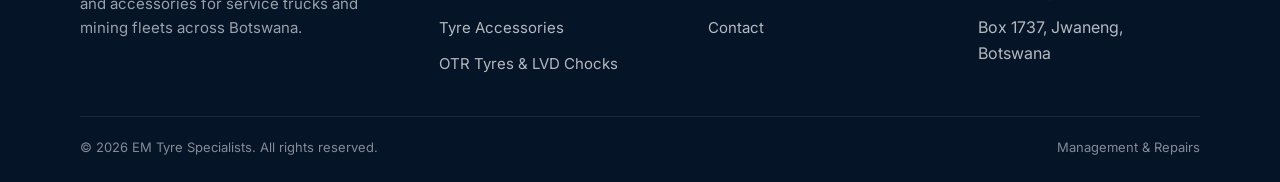
==== commit fb9332d6: "Redesign site to match EM Tyre Specialists brand Replaces the placeholder layout and fabricated cont" ====
--- a/index.html
+++ b/index.html
@@ -3,485 +3,340 @@
 <head>
 <meta charset="UTF-8">
 <meta name="viewport" content="width=device-width, initial-scale=1.0">
-<title>EMTyres — Premium Tyres for Every Vehicle | Botswana</title>
+<meta name="description" content="EM Tyre Specialists — OTR tyre repairs, wheels & rims, accessories and LVD wheel chocks for service trucks and mining fleets in Botswana.">
+<title>EM Tyre Specialists — OTR Tyre Repairs, Wheels & Rims | Jwaneng, Botswana</title>
+<link rel="icon" type="image/svg+xml" href="assets/logo.svg">
 <link rel="stylesheet" href="styles.css">
-<style>
-  .hero-home { min-height: 600px; }
-
-  .vehicles-strip { background: var(--surface-container-low); padding: 0; }
-  .vehicles-grid {
-    display: grid; grid-template-columns: repeat(3, 1fr); gap: 2px;
-    background: var(--surface-container);
-  }
-  .vehicle-card {
-    background: var(--surface-container-low);
-    padding: 48px 40px;
-    display: flex; flex-direction: column; gap: 14px;
-  }
-  .vehicle-card .num {
-    font-size: 0.75rem; font-weight: 800;
-    letter-spacing: 0.14em; color: var(--secondary);
-  }
-  .vehicle-card h3 {
-    font-size: 1.375rem; font-weight: 900;
-    text-transform: uppercase; letter-spacing: -0.01em; line-height: 1.05;
-  }
-  .vehicle-card p { color: var(--on-surface-variant); font-size: var(--body-sm); }
-  .vehicle-card .accent-rule { width: 48px; margin-top: 8px; }
-
-  .services-section { background: var(--primary); color: var(--on-primary); padding: 96px 0; }
-  .services-head { margin-bottom: 56px; max-width: 680px; }
-  .services-head h2 {
-    font-size: 2.5rem; font-weight: 900; text-transform: uppercase;
-    letter-spacing: -0.02em; line-height: 1; margin-bottom: 20px;
-  }
-  .services-head p { color: rgba(249, 250, 245, 0.72); font-size: var(--body-md); }
-  .svc-grid {
-    display: grid; grid-template-columns: repeat(3, 1fr); gap: 2px;
-    background: rgba(255, 255, 255, 0.06);
-  }
-  .svc-box {
-    background: var(--primary); padding: 40px 32px;
-    display: flex; flex-direction: column; min-height: 320px;
-  }
-  .svc-box .num {
-    font-size: 0.75rem; font-weight: 800; letter-spacing: 0.14em;
-    color: var(--tertiary-fixed-dim); margin-bottom: 18px;
-  }
-  .svc-box h3 {
-    font-size: 1.125rem; font-weight: 900; text-transform: uppercase;
-    margin-bottom: 14px; line-height: 1.15;
-  }
-  .svc-box p {
-    color: rgba(249, 250, 245, 0.72); font-size: var(--body-sm); margin-bottom: 20px;
-  }
-  .svc-box ul {
-    list-style: none; margin-top: auto; padding-top: 18px;
-    border-top: 1px solid rgba(255, 255, 255, 0.12);
-  }
-  .svc-box ul li {
-    font-size: var(--body-sm); color: rgba(249, 250, 245, 0.85);
-    padding: 4px 0; position: relative; padding-left: 14px;
-  }
-  .svc-box ul li::before {
-    content: "▸"; position: absolute; left: 0; color: var(--tertiary-fixed-dim);
-  }
-  .expert-cta {
-    margin-top: 56px; background: var(--primary-container);
-    padding: 40px 48px; display: flex;
-    justify-content: space-between; align-items: center; gap: 32px;
-  }
-  .expert-cta h3 {
-    font-size: 1.5rem; font-weight: 900; text-transform: uppercase;
-    letter-spacing: -0.01em;
-  }
-  .expert-cta p {
-    color: rgba(249, 250, 245, 0.7); font-size: var(--body-sm); margin-top: 6px;
-  }
-
-  .about-section { background: var(--surface); padding: 96px 0; }
-  .about-grid {
-    display: grid; grid-template-columns: 1.2fr 1fr;
-    gap: 64px; align-items: start;
-  }
-  .about-grid h2 {
-    font-size: 2.25rem; font-weight: 900; text-transform: uppercase;
-    letter-spacing: -0.02em; line-height: 1; margin-bottom: 24px; max-width: 520px;
-  }
-  .about-grid .lead {
-    font-size: 1rem; color: var(--on-surface);
-    margin-bottom: 18px; max-width: 560px;
-  }
-  .about-grid .body {
-    color: var(--on-surface-variant); font-size: var(--body-md);
-    margin-bottom: 32px; max-width: 560px;
-  }
-  .stats-row {
-    display: grid; grid-template-columns: repeat(4, 1fr); gap: 2px;
-    background: var(--surface-container); margin-bottom: 36px;
-  }
-  .stat-cell { background: var(--surface); padding: 24px 18px; }
-  .stat-cell .num {
-    font-size: 2rem; font-weight: 900; color: var(--primary);
-    letter-spacing: -0.02em; line-height: 1;
-  }
-  .stat-cell .lbl {
-    font-size: var(--label-sm); font-weight: 800;
-    letter-spacing: 0.1em; text-transform: uppercase;
-    color: var(--secondary); margin-top: 6px;
-  }
-  .about-img-wrap { position: relative; }
-  .about-img-wrap img {
-    width: 100%; height: 420px; object-fit: cover;
-    filter: grayscale(0.6) contrast(1.1);
-  }
-  .about-img-wrap .tag {
-    position: absolute; bottom: 0; left: 0;
-    background: var(--tertiary-fixed-dim); color: var(--primary);
-    padding: 14px 20px; font-size: var(--label-sm);
-    font-weight: 800; letter-spacing: 0.12em; text-transform: uppercase;
-  }
-  .why-list { list-style: none; }
-  .why-list li {
-    display: flex; gap: 14px; padding: 14px 0;
-    font-size: var(--body-sm); color: var(--on-surface);
-    border-bottom: 1px solid var(--outline-variant);
-  }
-  .why-list li::before {
-    content: "◆"; color: var(--tertiary-fixed-dim);
-    flex-shrink: 0; font-size: 0.7rem; padding-top: 4px;
-  }
-  .why-list li:last-child { border-bottom: none; }
-
-  .locations-section { background: var(--surface-container-low); padding: 96px 0; }
-  .locations-head { margin-bottom: 56px; }
-  .locations-head h2 {
-    font-size: 2.25rem; font-weight: 900; text-transform: uppercase;
-    letter-spacing: -0.02em; margin-bottom: 14px;
-  }
-  .locations-head p { color: var(--on-surface-variant); max-width: 520px; }
-  .loc-grid {
-    display: grid; grid-template-columns: 1fr 1fr;
-    gap: 2px; background: var(--surface-container);
-  }
-  .loc-card { background: var(--surface); padding: 48px 40px; }
-  .loc-card .label-stamp { color: #8b5a10; margin-bottom: 14px; }
-  .loc-card h3 {
-    font-size: 1.5rem; font-weight: 900;
-    text-transform: uppercase; letter-spacing: -0.01em; margin-bottom: 6px;
-  }
-  .loc-card .sub {
-    font-size: var(--body-sm); color: var(--secondary);
-    font-weight: 700; text-transform: uppercase;
-    letter-spacing: 0.08em; margin-bottom: 28px;
-  }
-  .loc-detail {
-    display: flex; gap: 14px; padding: 14px 0;
-    border-top: 1px solid var(--outline-variant); font-size: var(--body-sm);
-  }
-  .loc-detail .lbl {
-    font-size: var(--label-sm); font-weight: 800;
-    letter-spacing: 0.12em; text-transform: uppercase;
-    color: var(--secondary); min-width: 80px;
-  }
-  .loc-detail .val { color: var(--on-surface); flex: 1; }
-
-  .brands-section { background: var(--primary); color: var(--on-primary); padding: 72px 0; }
-  .brands-head { text-align: center; margin-bottom: 48px; }
-  .brands-head h2 {
-    font-size: 1.75rem; font-weight: 900; text-transform: uppercase;
-    letter-spacing: -0.01em; margin-bottom: 12px;
-  }
-  .brands-head p {
-    color: rgba(249, 250, 245, 0.65); max-width: 560px;
-    margin: 0 auto; font-size: var(--body-sm);
-  }
-  .brands-grid {
-    display: grid; grid-template-columns: repeat(6, 1fr);
-    gap: 2px; background: rgba(255, 255, 255, 0.08);
-  }
-  .brand-cell {
-    background: var(--primary); padding: 32px 20px;
-    text-align: center; font-size: 1rem; font-weight: 800;
-    letter-spacing: 0.08em; text-transform: uppercase;
-    color: rgba(249, 250, 245, 0.9);
-  }
-
-  .cta-section { background: var(--surface); padding: 96px 0; text-align: center; }
-  .cta-section h2 {
-    font-size: 2.5rem; font-weight: 900; text-transform: uppercase;
-    letter-spacing: -0.02em; line-height: 1; margin-bottom: 18px;
-  }
-  .cta-section p {
-    color: var(--on-surface-variant); max-width: 520px;
-    margin: 0 auto 32px;
-  }
-  .cta-buttons { display: inline-flex; gap: 0; }
-
-  @media (max-width: 900px) {
-    .vehicles-grid, .svc-grid, .about-grid, .stats-row, .loc-grid { grid-template-columns: 1fr; }
-    .brands-grid { grid-template-columns: repeat(2, 1fr); }
-    .expert-cta { flex-direction: column; align-items: flex-start; padding: 28px; }
-  }
-</style>
 </head>
 <body>
 
-<nav class="nav">
-  <a href="index.html" class="nav-logo">EMTYRES</a>
-  <ul class="nav-links">
-    <li><a href="index.html" class="active">HOME</a></li>
-    <li><a href="about.html">ABOUT</a></li>
-    <li><a href="services.html">SERVICES</a></li>
-    <li><a href="locations.html">LOCATIONS</a></li>
-    <li><a href="contact.html">CONTACT</a></li>
-  </ul>
-  <a href="tel:+26772418841" class="nav-cta">CALL NOW</a>
-</nav>
+<header class="site-nav">
+  <div class="nav-inner">
+    <a href="index.html" class="brand" aria-label="EM Tyre Specialists — Home">
+      <svg class="brand-mark" viewBox="0 0 72 72" aria-hidden="true">
+        <circle cx="36" cy="36" r="30" fill="none" stroke="currentColor" stroke-width="4"/>
+        <circle cx="36" cy="36" r="13" fill="none" stroke="currentColor" stroke-width="3"/>
+        <g stroke="currentColor" stroke-width="4" stroke-linecap="round" fill="none">
+          <line x1="36" y1="2"  x2="36" y2="12"/>
+          <line x1="36" y1="60" x2="36" y2="70"/>
+          <line x1="2"  y1="36" x2="12" y2="36"/>
+          <line x1="60" y1="36" x2="70" y2="36"/>
+          <line x1="11" y1="11" x2="18" y2="18"/>
+          <line x1="54" y1="54" x2="61" y2="61"/>
+          <line x1="11" y1="61" x2="18" y2="54"/>
+          <line x1="54" y1="18" x2="61" y2="11"/>
+        </g>
+      </svg>
+      <span class="brand-text">
+        <span class="row1"><span class="em">EM</span>TYRE</span>
+        <span class="row2">SPECIALISTS</span>
+      </span>
+    </a>
+
+    <nav>
+      <ul class="nav-links">
+        <li><a href="index.html" class="active">Home</a></li>
+        <li><a href="services.html">Services</a></li>
+        <li><a href="about.html">About</a></li>
+        <li><a href="locations.html">Location</a></li>
+        <li><a href="contact.html">Contact</a></li>
+      </ul>
+    </nav>
+
+    <div class="nav-cta-wrap">
+      <a href="tel:+26773580556" class="btn btn-amber">Call (+267) 73 580 556</a>
+      <button class="nav-toggle" aria-expanded="false" aria-controls="mobileMenu" aria-label="Toggle menu">
+        <span></span><span></span><span></span>
+      </button>
+    </div>
+  </div>
+
+  <div class="mobile-menu" id="mobileMenu">
+    <ul>
+      <li><a href="index.html" class="active">Home</a></li>
+      <li><a href="services.html">Services</a></li>
+      <li><a href="about.html">About</a></li>
+      <li><a href="locations.html">Location</a></li>
+      <li><a href="contact.html">Contact</a></li>
+    </ul>
+    <div class="mobile-cta">
+      <a href="tel:+26773580556" class="btn btn-amber">Call us</a>
+      <a href="contact.html" class="btn btn-outline">Get a quote</a>
+    </div>
+  </div>
+</header>
 
 <!-- HERO -->
-<section class="hero hero-home">
-  <img class="hero-img" src="https://images.unsplash.com/photo-1586864387634-2f33030dab41?w=1600&q=80" alt="Mining haul truck">
-  <div class="hero-overlay"></div>
-  <div class="hero-content">
-    <div class="hero-card fade-up">
-      <span class="eyebrow">SERVING BOTSWANA SINCE 2009</span>
-      <h1 class="display-lg" style="margin-top: 18px;">PREMIUM TYRES<br><span style="color:var(--tertiary-fixed-dim);">FOR EVERY VEHICLE.</span></h1>
-      <p>Botswana's trusted tyre specialists serving LDV, HDV, mining operations, and OTR applications with professional fitting and maintenance services across Gaborone and Jwaneng.</p>
-      <div class="hero-buttons">
-        <a href="contact.html" class="btn btn-amber">GET QUOTE NOW</a>
-        <a href="locations.html" class="btn btn-outline-light">FIND LOCATION</a>
-      </div>
+<section class="hero">
+  <div class="container hero-inner">
+    <div>
+      <span class="eyebrow on-dark">One company • All your service truck needs</span>
+      <h1 class="fade-up">
+        OTR tyre specialists for the<br>
+        <span class="accent">mines and roads of Botswana.</span>
+      </h1>
+      <p class="lead fade-up delay-1">
+        Repairs, wheels, rims and accessories for off-the-road service trucks &mdash;
+        delivered with workshop precision and on-site response from our Jwaneng base.
+      </p>
+      <div class="hero-actions fade-up delay-2">
+        <a href="contact.html" class="btn btn-amber btn-lg">Request a quote</a>
+        <a href="services.html" class="btn btn-ghost-light btn-lg">View services</a>
+      </div>
+
+      <div class="hero-meta fade-up delay-3">
+        <div class="item">
+          <div class="lbl">Phone</div>
+          <div class="val">(+267) 73 580 556</div>
+        </div>
+        <div class="item">
+          <div class="lbl">Web</div>
+          <div class="val">www.emtyres.com</div>
+        </div>
+        <div class="item">
+          <div class="lbl">Address</div>
+          <div class="val">Box 1737, Jwaneng</div>
+        </div>
+      </div>
+    </div>
+
+    <div class="hero-visual" aria-hidden="true">
+      <div class="ring"></div>
+      <div class="ring r2"></div>
+      <div class="ring r3"></div>
+      <div class="tyre"></div>
     </div>
   </div>
 </section>
 
-<!-- VEHICLE TYPES -->
-<section class="vehicles-strip">
-  <div class="container" style="padding: 0;">
-    <div class="vehicles-grid">
-      <div class="vehicle-card">
-        <span class="num">01 // LDV</span>
-        <h3>LIGHT DUTY VEHICLES</h3>
-        <div class="accent-rule"></div>
-        <p>Cars, SUVs, and light commercial vehicles fitted with precision and balanced for Botswana roads.</p>
-      </div>
-      <div class="vehicle-card">
-        <span class="num">02 // HDV</span>
-        <h3>HEAVY DUTY VEHICLES</h3>
-        <div class="accent-rule"></div>
-        <p>Trucks, buses, and commercial fleets equipped for durability, long-haul performance, and load integrity.</p>
-      </div>
-      <div class="vehicle-card">
-        <span class="num">03 // MINING &amp; OTR</span>
-        <h3>MINING &amp; OTR EQUIPMENT</h3>
-        <div class="accent-rule"></div>
-        <p>Heavy hauling trucks and off-road mining vehicles built to withstand extreme operational terrain.</p>
-      </div>
+<!-- SERVICES SUMMARY -->
+<section class="section">
+  <div class="container">
+    <div class="section-head">
+      <span class="eyebrow">Our services</span>
+      <h2 class="h-1">Built for the trucks that keep operations moving.</h2>
+      <p class="lead">Four core service lines, each focused on the machinery that mining, civil and transport
+      fleets depend on every day.</p>
+    </div>
+
+    <div class="card-grid">
+      <article class="card">
+        <span class="icon">
+          <svg viewBox="0 0 24 24" fill="none" stroke="currentColor" stroke-width="2" stroke-linecap="round" stroke-linejoin="round"><circle cx="12" cy="12" r="9"/><path d="M12 3v3M12 18v3M3 12h3M18 12h3M5.6 5.6l2.1 2.1M16.3 16.3l2.1 2.1M5.6 18.4l2.1-2.1M16.3 7.7l2.1-2.1"/></svg>
+        </span>
+        <h3>OTR Tyre Repairs</h3>
+        <p>Section repairs, spot repairs and inspections for off-the-road tyres. We rebuild the tyres
+        you can&rsquo;t afford to write off.</p>
+        <ul>
+          <li>Casing &amp; sidewall repair</li>
+          <li>Bead &amp; shoulder rebuild</li>
+          <li>Pre-mount inspection</li>
+        </ul>
+      </article>
+
+      <article class="card">
+        <span class="icon">
+          <svg viewBox="0 0 24 24" fill="none" stroke="currentColor" stroke-width="2" stroke-linecap="round" stroke-linejoin="round"><circle cx="12" cy="12" r="9"/><circle cx="12" cy="12" r="3"/><path d="M12 3v4M12 17v4M3 12h4M17 12h4"/></svg>
+        </span>
+        <h3>OTR Wheels &amp; Rims</h3>
+        <p>Supply, refurbishment and certification of multi-piece OTR wheels and rims for haul trucks,
+        loaders and graders.</p>
+        <ul>
+          <li>New &amp; reconditioned rims</li>
+          <li>NDT crack testing</li>
+          <li>Component replacement</li>
+        </ul>
+      </article>
+
+      <article class="card">
+        <span class="icon">
+          <svg viewBox="0 0 24 24" fill="none" stroke="currentColor" stroke-width="2" stroke-linecap="round" stroke-linejoin="round"><rect x="3" y="6" width="18" height="12" rx="2"/><path d="M7 6V4M17 6V4M3 11h18"/></svg>
+        </span>
+        <h3>Tyre Accessories</h3>
+        <p>Valves, extensions, gauges, lubricants and the consumables your workshop and on-site team
+        actually need to keep going.</p>
+        <ul>
+          <li>Valve hardware</li>
+          <li>Mounting paste &amp; lube</li>
+          <li>Pressure equipment</li>
+        </ul>
+      </article>
+
+      <article class="card">
+        <span class="icon">
+          <svg viewBox="0 0 24 24" fill="none" stroke="currentColor" stroke-width="2" stroke-linecap="round" stroke-linejoin="round"><path d="M3 18l5-9 4 6 3-4 6 7"/><path d="M3 21h18"/></svg>
+        </span>
+        <h3>OTR Tyres &amp; LVD Wheel Chocks</h3>
+        <p>OTR tyre supply paired with LVD wheel chocks &mdash; the safety pairing every change-out and
+        servicing operation should default to.</p>
+        <ul>
+          <li>OTR tyre supply</li>
+          <li>LVD wheel chocks</li>
+          <li>Site safety consultation</li>
+        </ul>
+      </article>
     </div>
   </div>
 </section>
 
-<!-- SERVICES -->
-<section class="services-section">
+<!-- WHY US -->
+<section class="section section-dark">
   <div class="container">
-    <div class="services-head">
-      <span class="eyebrow">OUR SERVICES</span>
-      <h2 style="margin-top: 18px;">COMPREHENSIVE<br>TYRE SOLUTIONS.</h2>
-      <p>Professional service and maintenance to keep you moving safely on Botswana's roads — from everyday passenger vehicles to the most demanding mining environments.</p>
-    </div>
-
-    <div class="svc-grid">
-      <div class="svc-box">
-        <span class="num">01 // LDV</span>
-        <h3>LIGHT DUTY VEHICLE TYRES</h3>
-        <p>Premium tyres for cars, SUVs, and light commercial vehicles with professional fitting and balancing.</p>
-        <ul>
-          <li>Passenger Car Tyres</li>
-          <li>SUV &amp; 4x4 Tyres</li>
-          <li>Light Commercial Tyres</li>
-          <li>Run-Flat Technology</li>
-        </ul>
-      </div>
-      <div class="svc-box">
-        <span class="num">02 // HDV</span>
-        <h3>HEAVY DUTY VEHICLE TYRES</h3>
-        <p>Specialized tyres for trucks, buses, and commercial fleets designed for durability and performance.</p>
-        <ul>
-          <li>Truck &amp; Bus Tyres</li>
-          <li>Commercial Fleet Solutions</li>
-          <li>Retreading Services</li>
-          <li>Fleet Management</li>
-        </ul>
-      </div>
-      <div class="svc-box">
-        <span class="num">03 // INDUSTRIAL</span>
-        <h3>MINING &amp; INDUSTRIAL TYRES</h3>
-        <p>Heavy-duty tyres for mining operations and industrial equipment built for extreme conditions.</p>
-        <ul>
-          <li>Mining Truck Tyres</li>
-          <li>Heavy Hauling Solutions</li>
-          <li>OTR Off-Road Tyres</li>
-          <li>Industrial Equipment</li>
-        </ul>
-      </div>
-      <div class="svc-box">
-        <span class="num">04 // OTR</span>
-        <h3>OTR OFF-THE-ROAD TYRES</h3>
-        <p>Specialized OTR tyres for mining, earthmoving equipment, and extreme off-road applications.</p>
-        <ul>
-          <li>Mining Dump Trucks</li>
-          <li>Earthmoving Equipment</li>
-          <li>Loader &amp; Excavator Tyres</li>
-          <li>Extreme Terrain Solutions</li>
-        </ul>
-      </div>
-      <div class="svc-box">
-        <span class="num">05 // FITTING</span>
-        <h3>PROFESSIONAL FITTING</h3>
-        <p>Expert tyre fitting and installation services with state-of-the-art equipment and certified technicians.</p>
-        <ul>
-          <li>Wheel Balancing</li>
-          <li>Alignment Services</li>
-          <li>Tyre Mounting</li>
-          <li>Pressure Monitoring</li>
-        </ul>
-      </div>
-      <div class="svc-box">
-        <span class="num">06 // EMERGENCY</span>
-        <h3>24/7 EMERGENCY SERVICE</h3>
-        <p>Round-the-clock emergency tyre services for breakdowns and urgent replacements across Botswana.</p>
-        <ul>
-          <li>Emergency Callouts</li>
-          <li>Roadside Assistance</li>
-          <li>Mobile Fitting</li>
-          <li>Fleet Support</li>
-        </ul>
-      </div>
-    </div>
-
-    <div class="expert-cta">
+    <div class="split">
       <div>
-        <h3>NEED EXPERT ADVICE?</h3>
-        <p>Our certified technicians are ready to help you choose the right tyres for your vehicle and needs.</p>
-      </div>
-      <a href="contact.html" class="btn btn-amber">SPEAK TO AN EXPERT</a>
+        <span class="eyebrow on-dark">Why EM Tyre</span>
+        <h2 class="h-1" style="margin-top:14px;">Mine-grade workmanship.<br>Service-truck mindset.</h2>
+        <p class="lead text-light" style="margin-top:18px;">
+          We work the way your operations team needs us to: predictable turnaround, honest assessments,
+          and a workshop floor where every repair is treated like the next shift depends on it &mdash;
+          because it usually does.
+        </p>
+
+        <div style="margin-top:32px;">
+          <div class="feature">
+            <span class="num">01</span>
+            <div>
+              <h4>Specialist focus, not a side line</h4>
+              <p>OTR tyres, wheels and accessories are what we do &mdash; not an add-on to a passenger workshop.</p>
+            </div>
+          </div>
+          <div class="feature">
+            <span class="num">02</span>
+            <div>
+              <h4>Repair before replace</h4>
+              <p>Where a casing can be safely returned to service, we&rsquo;ll restore it &mdash; saving downtime and capex.</p>
+            </div>
+          </div>
+          <div class="feature">
+            <span class="num">03</span>
+            <div>
+              <h4>Safety pairing as standard</h4>
+              <p>LVD wheel chocks and rim-handling discipline built into every change-out we attend.</p>
+            </div>
+          </div>
+          <div class="feature">
+            <span class="num">04</span>
+            <div>
+              <h4>Based where the work is</h4>
+              <p>Our Jwaneng base puts us next door to the mining corridor we serve.</p>
+            </div>
+          </div>
+        </div>
+      </div>
+
+      <div>
+        <div class="cta-band" style="background: linear-gradient(135deg, var(--blue-500), var(--navy-700)); border-radius: var(--radius-lg);">
+          <div>
+            <span class="eyebrow on-dark">Talk to us</span>
+            <h3 style="margin-top:14px;">Need a quote on OTR repairs or wheels?</h3>
+            <p>Send through your tyre or rim spec and we&rsquo;ll come back with a turnaround estimate.</p>
+          </div>
+          <div class="actions">
+            <a href="contact.html" class="btn btn-amber">Get a quote</a>
+            <a href="tel:+26773580556" class="btn btn-ghost-light">Call now</a>
+          </div>
+        </div>
+      </div>
     </div>
   </div>
 </section>
 
-<!-- ABOUT -->
-<section class="about-section">
+<!-- CONTACT STRIP -->
+<section class="section">
   <div class="container">
-    <div class="about-grid">
+    <div class="cta-band">
       <div>
-        <span class="label-stamp" style="color: var(--secondary);">EST. 2009 // BOTSWANA</span>
-        <h2 style="margin-top: 14px;">BOTSWANA'S PREMIER TYRE SPECIALISTS.</h2>
-        <p class="lead">EMTyres has been serving Botswana's automotive and mining industries for over 15 years, providing premium tyre solutions and professional services across Gaborone and Jwaneng.</p>
-        <p class="body">We specialize in supplying and fitting tyres for light duty vehicles (LDV) and heavy duty vehicles (HDV), with particular expertise in mining and heavy hauling operations. Our comprehensive range includes OTR tyres for mining equipment and extreme terrain applications.</p>
-
-        <div class="stats-row">
-          <div class="stat-cell"><div class="num">15+</div><div class="lbl">YEARS EXPERIENCE</div></div>
-          <div class="stat-cell"><div class="num">10K+</div><div class="lbl">TYRES FITTED</div></div>
-          <div class="stat-cell"><div class="num">500+</div><div class="lbl">FLEET CLIENTS</div></div>
-          <div class="stat-cell"><div class="num">2</div><div class="lbl">SERVICE CENTERS</div></div>
-        </div>
-
-        <a href="about.html" class="btn btn-dark">LEARN MORE ABOUT US</a>
-      </div>
-      <div>
-        <div class="about-img-wrap">
-          <img src="https://images.unsplash.com/photo-1625047509168-a7026f36de04?w=900&q=80" alt="EMTyres service center">
-          <span class="tag">EMTYRES SERVICE CENTER</span>
-        </div>
-        <h3 style="font-size:1rem; font-weight:800; text-transform:uppercase; letter-spacing:0.02em; margin: 32px 0 14px;">WHY CHOOSE EMTYRES?</h3>
-        <ul class="why-list">
-          <li>Certified technicians and professional service</li>
-          <li>Premium brand partnerships and quality assurance</li>
-          <li>Specialized mining, heavy vehicle, and OTR expertise</li>
-          <li>Comprehensive safety and maintenance programs</li>
-        </ul>
+        <span class="eyebrow on-dark">Visit or call</span>
+        <h3 style="margin-top:10px;">One company. All your service truck needs.</h3>
+        <p>Box 1737, Jwaneng &middot; (+267) 73 580 556 &middot; www.emtyres.com</p>
+      </div>
+      <div class="actions">
+        <a href="contact.html" class="btn btn-amber">Contact us</a>
+        <a href="locations.html" class="btn btn-ghost-light">Find us</a>
       </div>
     </div>
   </div>
 </section>
 
-<!-- LOCATIONS PREVIEW -->
-<section class="locations-section">
+<!-- FOOTER -->
+<footer class="site-footer">
   <div class="container">
-    <div class="locations-head">
-      <span class="label-stamp" style="color: var(--secondary);">OUR LOCATIONS</span>
-      <h2 style="margin-top: 14px;">TWO BRANCHES.<br>ONE STANDARD.</h2>
-      <p>Conveniently located to serve you across Botswana — from the capital's commercial corridors to the Jwaneng mining zone.</p>
-    </div>
-    <div class="loc-grid">
-      <div class="loc-card">
-        <span class="label-stamp">01 // MAIN SERVICE CENTER</span>
-        <h3>GABORONE BRANCH</h3>
-        <div class="sub">Main Service Center</div>
-        <div class="loc-detail"><div class="lbl">ADDRESS</div><div class="val">Industrial Area, Gaborone</div></div>
-        <div class="loc-detail"><div class="lbl">PHONE</div><div class="val">+267 72 418 841</div></div>
-        <div class="loc-detail"><div class="lbl">HOURS</div><div class="val">Mon–Fri: 7:30AM–5:30PM<br>Sat: 8:00AM–1:00PM</div></div>
-      </div>
-      <div class="loc-card">
-        <span class="label-stamp">02 // MINING SUPPORT CENTER</span>
-        <h3>JWANENG BRANCH</h3>
-        <div class="sub">Mining Support Center</div>
-        <div class="loc-detail"><div class="lbl">ADDRESS</div><div class="val">Mining Town, Jwaneng</div></div>
-        <div class="loc-detail"><div class="lbl">PHONE</div><div class="val">+267 72 418 841</div></div>
-        <div class="loc-detail"><div class="lbl">HOURS</div><div class="val">Mon–Fri: 7:00AM–6:00PM<br>Sat: 8:00AM–12:00PM</div></div>
-      </div>
-    </div>
-  </div>
-</section>
-
-<!-- BRANDS -->
-<section class="brands-section">
-  <div class="container">
-    <div class="brands-head">
-      <h2>PREMIUM BRAND PARTNERS</h2>
-      <p>We work with the world's leading tyre manufacturers to bring you quality and reliability.</p>
-    </div>
-    <div class="brands-grid">
-      <div class="brand-cell">MICHELIN</div>
-      <div class="brand-cell">BRIDGESTONE</div>
-      <div class="brand-cell">CONTINENTAL</div>
-      <div class="brand-cell">GOODYEAR</div>
-      <div class="brand-cell">PIRELLI</div>
-      <div class="brand-cell">DUNLOP</div>
-    </div>
-  </div>
-</section>
-
-<!-- FINAL CTA -->
-<section class="cta-section">
-  <div class="container">
-    <h2>READY TO JOIN OUR<br>SUCCESS STORIES?</h2>
-    <p>Let us provide reliable tyre solutions for your fleet or vehicle. Get started with a free consultation and tyre assessment.</p>
-    <div class="cta-buttons">
-      <a href="contact.html" class="btn btn-amber">GET FREE QUOTE</a>
-      <a href="#" class="btn btn-dark">DOWNLOAD CATALOG</a>
-    </div>
-  </div>
-</section>
-
-<!-- FOOTER -->
-<footer class="footer">
-  <div class="footer-grid">
-    <div class="footer-brand">
-      <h4>EMTYRES</h4>
-      <p>Botswana's premier tyre specialists serving the automotive and mining industries with quality products and professional services for over 15 years.</p>
-      <p class="footer-alt-link"><a href="stitch_emtyre_industrial_website/emtyre_home/code.html">Industrial layout preview (EMTyre)</a></p>
-    </div>
-    <div class="footer-col">
-      <h5>SERVICES</h5>
-      <ul>
-        <li><a href="services.html">LDV Tyres</a></li>
-        <li><a href="services.html">HDV Tyres</a></li>
-        <li><a href="services.html">Mining &amp; OTR</a></li>
-        <li><a href="services.html">Professional Fitting</a></li>
-        <li><a href="services.html">24/7 Emergency</a></li>
-      </ul>
-    </div>
-    <div class="footer-col">
-      <h5>LOCATIONS</h5>
-      <ul>
-        <li><a href="locations.html">Gaborone Branch</a></li>
-        <li><a href="locations.html">Jwaneng Branch</a></li>
-        <li><a href="tel:+26772418841">+267 72 418 841</a></li>
-        <li><a href="mailto:info@emtyres.co.bw">info@emtyres.co.bw</a></li>
-      </ul>
-    </div>
-    <div class="footer-col">
-      <h5>STAY UPDATED</h5>
-      <div class="newsletter-input">
-        <input type="email" placeholder="Enter your email">
-        <button>›</button>
-      </div>
-    </div>
-  </div>
-  <div class="footer-bottom">&copy; 2024 EMTYRES. SERVING BOTSWANA'S AUTOMOTIVE AND MINING INDUSTRIES SINCE 2009</div>
+    <div class="footer-grid">
+      <div class="footer-brand">
+        <a href="index.html" class="brand">
+          <svg class="brand-mark" viewBox="0 0 72 72" aria-hidden="true">
+            <circle cx="36" cy="36" r="30" fill="none" stroke="currentColor" stroke-width="4"/>
+            <circle cx="36" cy="36" r="13" fill="none" stroke="currentColor" stroke-width="3"/>
+            <g stroke="currentColor" stroke-width="4" stroke-linecap="round" fill="none">
+              <line x1="36" y1="2"  x2="36" y2="12"/>
+              <line x1="36" y1="60" x2="36" y2="70"/>
+              <line x1="2"  y1="36" x2="12" y2="36"/>
+              <line x1="60" y1="36" x2="70" y2="36"/>
+              <line x1="11" y1="11" x2="18" y2="18"/>
+              <line x1="54" y1="54" x2="61" y2="61"/>
+              <line x1="11" y1="61" x2="18" y2="54"/>
+              <line x1="54" y1="18" x2="61" y2="11"/>
+            </g>
+          </svg>
+          <span class="brand-text">
+            <span class="row1"><span class="em">EM</span>TYRE</span>
+            <span class="row2">SPECIALISTS</span>
+          </span>
+        </a>
+        <p>Specialist OTR tyre repairs, wheels, rims and accessories for service trucks and mining fleets across Botswana.</p>
+      </div>
+
+      <div class="footer-col">
+        <h5>Services</h5>
+        <ul>
+          <li><a href="services.html#otr-repairs">OTR Tyre Repairs</a></li>
+          <li><a href="services.html#wheels-rims">OTR Wheels &amp; Rims</a></li>
+          <li><a href="services.html#accessories">Tyre Accessories</a></li>
+          <li><a href="services.html#chocks">OTR Tyres &amp; LVD Chocks</a></li>
+        </ul>
+      </div>
+
+      <div class="footer-col">
+        <h5>Company</h5>
+        <ul>
+          <li><a href="about.html">About us</a></li>
+          <li><a href="locations.html">Location</a></li>
+          <li><a href="contact.html">Contact</a></li>
+        </ul>
+      </div>
+
+      <div class="footer-col">
+        <h5>Get in touch</h5>
+        <ul>
+          <li><a href="tel:+26773580556">(+267) 73 580 556</a></li>
+          <li><a href="mailto:info@emtyres.com">info@emtyres.com</a></li>
+          <li>Box 1737, Jwaneng, Botswana</li>
+        </ul>
+      </div>
+    </div>
+
+    <div class="footer-bottom">
+      <span>&copy; <span id="yr"></span> EM Tyre Specialists. All rights reserved.</span>
+      <span>Management &amp; Repairs</span>
+    </div>
+  </div>
 </footer>
+
+<script>
+  // Mobile menu toggle
+  (function () {
+    const btn = document.querySelector('.nav-toggle');
+    const menu = document.getElementById('mobileMenu');
+    if (!btn || !menu) return;
+    btn.addEventListener('click', () => {
+      const open = menu.classList.toggle('is-open');
+      btn.setAttribute('aria-expanded', open ? 'true' : 'false');
+    });
+  })();
+
+  // Footer year
+  document.getElementById('yr').textContent = new Date().getFullYear();
+</script>
 
 </body>
 </html>
--- a/styles.css
+++ b/styles.css
@@ -1,487 +1,749 @@
-/* ============================================
-   EMTYRE — INDUSTRIAL EDITORIAL DESIGN SYSTEM
-   ============================================ */
+/* =====================================================
+   EM TYRE SPECIALISTS — Brand styling
+   Palette derived from the company logo (navy + brand blue)
+   ===================================================== */
 
 @import url('https://fonts.googleapis.com/css2?family=Inter:wght@400;500;600;700;800;900&display=swap');
 
 :root {
-  /* Palette — per DESIGN.md */
-  --primary: #051125;
-  --primary-container: #1B263B;
-  --secondary: #47607e;
-  --surface: #f9faf5;
-  --surface-container-lowest: #ffffff;
-  --surface-container-low: #f3f4ef;
-  --surface-container: #ecede8;
-  --surface-container-high: #e4e5e0;
-  --surface-dim: #dadbd6;
-  --surface-variant: #d8dae0;
-  --on-surface: #1a1c1a;
-  --on-surface-variant: #5c5f5a;
-  --on-primary: #f9faf5;
-  --outline: #75777d;
-  --outline-variant: rgba(26, 28, 26, 0.15);
-  --tertiary-fixed-dim: #ffb95f; /* Safety Amber */
-  --tertiary-container: #6b4816;
-
-  /* Typography scale */
-  --display-lg: 3.5rem;
-  --display-md: 2.75rem;
-  --headline-lg: 2rem;
-  --headline-md: 1.5rem;
-  --title-lg: 1.25rem;
-  --body-md: 0.875rem;
-  --body-sm: 0.8125rem;
-  --label-md: 0.75rem;
-  --label-sm: 0.6875rem;
-}
-
-* {
-  margin: 0;
-  padding: 0;
-  box-sizing: border-box;
-}
-
-html {
-  scroll-behavior: smooth;
-}
+  --navy-900: #061428;
+  --navy-800: #0a1d3a;
+  --navy-700: #122c52;
+  --navy-600: #1b3c6c;
+  --blue-500: #3a6fb5;
+  --blue-400: #5a8acc;
+  --blue-200: #b8cce8;
+  --blue-50:  #eef3fb;
+
+  --amber: #fbbf24;
+  --amber-dark: #f59e0b;
+
+  --ink-900: #0f172a;
+  --ink-700: #334155;
+  --ink-500: #64748b;
+  --ink-400: #94a3b8;
+
+  --white: #ffffff;
+  --surface: #ffffff;
+  --surface-2: #f5f7fa;
+  --surface-3: #eef2f7;
+  --line: #e3e8ef;
+  --line-strong: #cdd6e3;
+
+  --shadow-sm: 0 2px 8px -2px rgba(6, 20, 40, 0.08);
+  --shadow:    0 10px 30px -12px rgba(6, 20, 40, 0.18);
+  --shadow-lg: 0 24px 48px -20px rgba(6, 20, 40, 0.28);
+
+  --radius-sm: 6px;
+  --radius:    10px;
+  --radius-lg: 16px;
+  --container: 1200px;
+
+  --t-fast: 150ms ease;
+  --t:      220ms ease;
+}
+
+* { margin: 0; padding: 0; box-sizing: border-box; }
+*:focus-visible { outline: 2px solid var(--blue-400); outline-offset: 3px; border-radius: 3px; }
+
+html { scroll-behavior: smooth; -webkit-text-size-adjust: 100%; }
 
 body {
-  font-family: 'Inter', sans-serif;
+  font-family: 'Inter', system-ui, -apple-system, sans-serif;
   background: var(--surface);
-  color: var(--on-surface);
-  font-size: var(--body-md);
+  color: var(--ink-900);
+  font-size: 16px;
   line-height: 1.6;
   -webkit-font-smoothing: antialiased;
-}
-
-/* ============================================
+  text-rendering: optimizeLegibility;
+}
+
+img, svg { display: block; max-width: 100%; }
+a { color: var(--blue-500); text-decoration: none; transition: color var(--t-fast); }
+a:hover { color: var(--navy-700); }
+
+/* =====================================================
+   LAYOUT
+   ===================================================== */
+.container {
+  width: 100%;
+  max-width: var(--container);
+  margin: 0 auto;
+  padding: 0 24px;
+}
+@media (min-width: 768px) { .container { padding: 0 40px; } }
+
+.section { padding: 72px 0; }
+@media (min-width: 768px) { .section { padding: 96px 0; } }
+
+.section-tight { padding: 56px 0; }
+.section-dark  { background: var(--navy-900); color: var(--white); }
+.section-soft  { background: var(--surface-2); }
+
+/* =====================================================
    NAV
-   ============================================ */
-.nav {
-  background: var(--primary);
-  padding: 20px 48px;
+   ===================================================== */
+.site-nav {
+  position: sticky; top: 0; z-index: 50;
+  background: var(--navy-900);
+  border-bottom: 1px solid rgba(255,255,255,0.06);
+  backdrop-filter: saturate(140%) blur(8px);
+}
+.site-nav .nav-inner {
+  max-width: var(--container);
+  margin: 0 auto;
+  padding: 14px 24px;
   display: flex;
   align-items: center;
   justify-content: space-between;
-  position: sticky;
-  top: 0;
-  z-index: 100;
-}
-
-.nav-logo {
-  color: var(--on-primary);
+  gap: 20px;
+}
+@media (min-width: 768px) {
+  .site-nav .nav-inner { padding: 16px 40px; }
+}
+
+.brand {
+  display: inline-flex; align-items: center; gap: 12px;
+  text-decoration: none;
+  color: var(--white);
+  flex-shrink: 0;
+}
+.brand-mark {
+  width: 38px; height: 38px;
+  color: var(--blue-400);
+  flex-shrink: 0;
+}
+.brand-text {
+  display: flex; flex-direction: column; line-height: 1;
+  letter-spacing: -0.01em;
+}
+.brand-text .row1 {
+  font-weight: 900; font-size: 1.05rem;
+}
+.brand-text .row1 .em { color: var(--blue-400); }
+.brand-text .row2 {
+  font-size: 0.55rem; font-weight: 700;
+  letter-spacing: 0.32em; color: rgba(255,255,255,0.65);
+  margin-top: 4px;
+}
+
+.nav-links {
+  display: none;
+  list-style: none; gap: 32px; align-items: center;
+}
+.nav-links a {
+  color: rgba(255,255,255,0.78);
+  font-size: 0.875rem;
+  font-weight: 600;
+  letter-spacing: 0.02em;
+  padding: 6px 2px;
+  position: relative;
+  transition: color var(--t-fast);
+}
+.nav-links a:hover { color: var(--white); }
+.nav-links a.active { color: var(--white); }
+.nav-links a.active::after {
+  content: ""; position: absolute;
+  left: 0; right: 0; bottom: -6px;
+  height: 2px; background: var(--blue-400);
+  border-radius: 2px;
+}
+
+.nav-cta-wrap { display: flex; align-items: center; gap: 12px; }
+
+.nav-toggle {
+  display: inline-flex;
+  flex-direction: column;
+  justify-content: center;
+  width: 40px; height: 40px;
+  background: transparent;
+  border: 1px solid rgba(255,255,255,0.18);
+  border-radius: 8px;
+  cursor: pointer;
+  padding: 10px;
+  gap: 4px;
+}
+.nav-toggle span {
+  display: block; height: 2px;
+  background: var(--white); border-radius: 2px;
+  transition: transform var(--t), opacity var(--t);
+}
+.nav-toggle[aria-expanded="true"] span:nth-child(1) { transform: translateY(6px) rotate(45deg); }
+.nav-toggle[aria-expanded="true"] span:nth-child(2) { opacity: 0; }
+.nav-toggle[aria-expanded="true"] span:nth-child(3) { transform: translateY(-6px) rotate(-45deg); }
+
+.mobile-menu {
+  display: none;
+  background: var(--navy-800);
+  border-top: 1px solid rgba(255,255,255,0.06);
+}
+.mobile-menu.is-open { display: block; }
+.mobile-menu ul { list-style: none; padding: 8px 24px 16px; }
+.mobile-menu li a {
+  display: block;
+  padding: 14px 4px;
+  color: rgba(255,255,255,0.85);
+  font-weight: 600;
+  font-size: 0.95rem;
+  border-bottom: 1px solid rgba(255,255,255,0.06);
+}
+.mobile-menu li a.active { color: var(--blue-400); }
+.mobile-menu .mobile-cta {
+  margin: 14px 24px 20px;
+  display: flex; gap: 10px; flex-wrap: wrap;
+}
+
+@media (min-width: 900px) {
+  .nav-links { display: flex; }
+  .nav-toggle { display: none; }
+  .mobile-menu { display: none !important; }
+}
+
+/* =====================================================
+   BUTTONS
+   ===================================================== */
+.btn {
+  display: inline-flex;
+  align-items: center;
+  justify-content: center;
+  gap: 8px;
+  padding: 12px 22px;
+  font-family: inherit;
+  font-size: 0.875rem;
+  font-weight: 700;
+  letter-spacing: 0.02em;
+  border: 1px solid transparent;
+  border-radius: var(--radius-sm);
+  cursor: pointer;
+  text-decoration: none;
+  transition: transform var(--t-fast), box-shadow var(--t-fast),
+              background var(--t-fast), color var(--t-fast),
+              border-color var(--t-fast);
+  white-space: nowrap;
+}
+.btn:hover { transform: translateY(-1px); }
+.btn:active { transform: translateY(0); }
+
+.btn-primary {
+  background: var(--blue-500);
+  color: var(--white);
+  box-shadow: var(--shadow-sm);
+}
+.btn-primary:hover { background: var(--navy-700); color: var(--white); box-shadow: var(--shadow); }
+
+.btn-amber {
+  background: var(--amber);
+  color: var(--navy-900);
+  box-shadow: var(--shadow-sm);
+}
+.btn-amber:hover { background: var(--amber-dark); color: var(--navy-900); }
+
+.btn-dark {
+  background: var(--navy-900);
+  color: var(--white);
+}
+.btn-dark:hover { background: var(--navy-700); color: var(--white); }
+
+.btn-outline {
+  background: transparent;
+  color: var(--navy-900);
+  border-color: var(--line-strong);
+}
+.btn-outline:hover { border-color: var(--blue-500); color: var(--blue-500); }
+
+.btn-ghost-light {
+  background: transparent;
+  color: var(--white);
+  border-color: rgba(255,255,255,0.4);
+}
+.btn-ghost-light:hover { border-color: var(--white); background: rgba(255,255,255,0.08); color: var(--white); }
+
+.btn-lg { padding: 16px 28px; font-size: 0.9375rem; }
+.btn-block { width: 100%; }
+
+/* =====================================================
+   TYPOGRAPHY HELPERS
+   ===================================================== */
+.eyebrow {
+  display: inline-flex;
+  align-items: center;
+  gap: 8px;
+  font-size: 0.75rem;
+  font-weight: 700;
+  letter-spacing: 0.18em;
+  text-transform: uppercase;
+  color: var(--blue-500);
+}
+.eyebrow::before {
+  content: ""; display: inline-block;
+  width: 24px; height: 2px;
+  background: var(--blue-500);
+}
+.eyebrow.on-dark { color: var(--blue-400); }
+.eyebrow.on-dark::before { background: var(--blue-400); }
+
+h1, h2, h3, h4 {
+  color: inherit;
+  letter-spacing: -0.02em;
+  line-height: 1.15;
   font-weight: 800;
-  font-size: 1.1rem;
-  letter-spacing: 0.02em;
-  text-decoration: none;
-}
-
-.nav-links {
-  display: flex;
-  gap: 40px;
-  list-style: none;
-}
-
-.nav-links a {
-  color: var(--on-primary);
-  text-decoration: none;
-  font-size: var(--label-md);
-  font-weight: 600;
-  letter-spacing: 0.08em;
-  text-transform: uppercase;
-  padding-bottom: 4px;
-  transition: color 0.2s;
-}
-
-.nav-links a:hover {
-  color: var(--tertiary-fixed-dim);
-}
-
-.nav-links a.active {
-  color: var(--tertiary-fixed-dim);
-  border-bottom: 2px solid var(--tertiary-fixed-dim);
-}
-
-.nav-cta {
-  background: var(--tertiary-fixed-dim);
-  color: var(--primary);
-  padding: 12px 20px;
-  font-size: var(--label-sm);
-  font-weight: 800;
-  letter-spacing: 0.1em;
-  text-transform: uppercase;
-  text-decoration: none;
-  border: none;
-  cursor: pointer;
-  transition: background 0.2s;
-}
-
-.nav-cta:hover {
-  background: #ffcf8a;
-}
-
-.nav-cta.outline {
-  background: transparent;
-  color: var(--tertiary-fixed-dim);
-  border: 2px solid var(--tertiary-fixed-dim);
-}
-
-.nav-cta.outline:hover {
-  background: var(--tertiary-fixed-dim);
-  color: var(--primary);
-}
-
-/* ============================================
-   TYPOGRAPHY
-   ============================================ */
-.display-lg {
-  font-size: var(--display-lg);
-  font-weight: 900;
-  line-height: 0.95;
-  letter-spacing: -0.02em;
-  text-transform: uppercase;
-}
-
-.display-md {
-  font-size: var(--display-md);
-  font-weight: 900;
-  line-height: 1;
-  letter-spacing: -0.02em;
-  text-transform: uppercase;
-}
-
-.headline-lg {
-  font-size: var(--headline-lg);
-  font-weight: 800;
-  line-height: 1.1;
-  letter-spacing: -0.01em;
-  text-transform: uppercase;
-}
-
-.label-stamp {
-  font-size: var(--label-sm);
-  font-weight: 700;
-  letter-spacing: 0.12em;
-  text-transform: uppercase;
-}
-
-.eyebrow {
-  display: inline-block;
-  background: var(--tertiary-fixed-dim);
-  color: var(--primary);
-  padding: 8px 14px;
-  font-size: var(--label-sm);
-  font-weight: 800;
-  letter-spacing: 0.12em;
-  text-transform: uppercase;
-}
-
-.eyebrow-outline {
-  display: inline-block;
-  border: 1px solid var(--tertiary-fixed-dim);
-  color: var(--tertiary-fixed-dim);
-  padding: 8px 14px;
-  font-size: var(--label-sm);
-  font-weight: 800;
-  letter-spacing: 0.12em;
-  text-transform: uppercase;
-  background: transparent;
-}
-
-/* ============================================
-   BUTTONS
-   ============================================ */
-.btn {
-  display: inline-block;
-  padding: 16px 28px;
-  font-size: var(--label-sm);
-  font-weight: 800;
-  letter-spacing: 0.1em;
-  text-transform: uppercase;
-  text-decoration: none;
-  border: none;
-  cursor: pointer;
-  transition: all 0.2s;
-  font-family: inherit;
-}
-
-.btn-amber {
-  background: var(--tertiary-fixed-dim);
-  color: var(--primary);
-}
-
-.btn-amber:hover {
-  background: #ffcf8a;
-}
-
-.btn-dark {
-  background: var(--primary);
-  color: var(--on-primary);
-}
-
-.btn-dark:hover {
-  background: var(--primary-container);
-}
-
-.btn-outline-light {
-  background: transparent;
-  color: var(--on-primary);
-  border: 2px solid var(--on-primary);
-}
-
-.btn-outline-light:hover {
-  background: var(--on-primary);
-  color: var(--primary);
-}
-
-.btn-white {
-  background: var(--surface);
-  color: var(--primary);
-}
-
-.btn-white:hover {
-  background: #fff;
-}
-
-/* ============================================
-   LAYOUT HELPERS
-   ============================================ */
-.container {
-  max-width: 1200px;
-  margin: 0 auto;
-  padding: 0 48px;
-}
-
-.section {
-  padding: 96px 0;
-}
-
-.section-dark {
-  background: var(--primary);
-  color: var(--on-primary);
-}
-
-.section-light {
-  background: var(--surface);
-  color: var(--on-surface);
-}
-
-.section-container-low {
-  background: var(--surface-container-low);
-  color: var(--on-surface);
-}
-
-/* ============================================
+}
+.h-display {
+  font-size: clamp(2rem, 5vw, 3.25rem);
+  font-weight: 900; line-height: 1.05;
+}
+.h-1 { font-size: clamp(1.75rem, 3.4vw, 2.5rem); font-weight: 900; }
+.h-2 { font-size: clamp(1.5rem, 2.4vw, 2rem); }
+.h-3 { font-size: 1.25rem; }
+
+.lead {
+  font-size: 1.0625rem;
+  color: var(--ink-700);
+  line-height: 1.65;
+  max-width: 60ch;
+}
+.muted { color: var(--ink-500); }
+.text-light { color: rgba(255,255,255,0.78); }
+
+/* =====================================================
    HERO
-   ============================================ */
+   ===================================================== */
 .hero {
   position: relative;
-  min-height: 560px;
-  background: linear-gradient(135deg, var(--primary) 0%, var(--primary-container) 100%);
-  color: var(--on-primary);
+  background:
+    radial-gradient(1100px 500px at 80% -20%, rgba(58,111,181,0.35), transparent 60%),
+    linear-gradient(180deg, var(--navy-900) 0%, var(--navy-800) 100%);
+  color: var(--white);
   overflow: hidden;
 }
-
-.hero-img {
-  position: absolute;
-  inset: 0;
+.hero::before {
+  content: ""; position: absolute; inset: 0;
+  background-image:
+    linear-gradient(rgba(255,255,255,0.04) 1px, transparent 1px),
+    linear-gradient(90deg, rgba(255,255,255,0.04) 1px, transparent 1px);
+  background-size: 48px 48px;
+  mask-image: radial-gradient(800px 400px at 30% 50%, #000 30%, transparent 75%);
+  -webkit-mask-image: radial-gradient(800px 400px at 30% 50%, #000 30%, transparent 75%);
+  pointer-events: none;
+}
+.hero-inner {
+  position: relative;
+  display: grid;
+  grid-template-columns: 1fr;
+  gap: 48px;
+  align-items: center;
+  padding: 72px 0 88px;
+}
+@media (min-width: 960px) {
+  .hero-inner { grid-template-columns: 1.1fr 0.9fr; padding: 110px 0 120px; gap: 64px; }
+}
+.hero h1 {
+  font-size: clamp(2.25rem, 5.4vw, 3.75rem);
+  font-weight: 900; line-height: 1.02;
+  letter-spacing: -0.025em;
+  margin-top: 18px;
+}
+.hero h1 .accent { color: var(--blue-400); }
+.hero p.lead {
+  margin-top: 22px;
+  color: rgba(255,255,255,0.82);
+  max-width: 560px;
+}
+.hero-actions {
+  margin-top: 32px;
+  display: flex; flex-wrap: wrap; gap: 12px;
+}
+.hero-meta {
+  margin-top: 40px;
+  display: grid;
+  grid-template-columns: repeat(auto-fit, minmax(140px, 1fr));
+  gap: 24px;
+  padding-top: 28px;
+  border-top: 1px solid rgba(255,255,255,0.12);
+}
+.hero-meta .item .lbl {
+  font-size: 0.6875rem; letter-spacing: 0.18em;
+  font-weight: 700; text-transform: uppercase;
+  color: var(--blue-400);
+}
+.hero-meta .item .val {
+  font-size: 0.95rem; color: var(--white);
+  margin-top: 6px; font-weight: 600;
+}
+
+.hero-visual {
+  position: relative;
+  display: flex; align-items: center; justify-content: center;
+  min-height: 320px;
+}
+.hero-visual .ring {
+  position: absolute; inset: 0;
+  border: 1px solid rgba(122, 167, 224, 0.25);
+  border-radius: 50%;
+  animation: pulse 6s ease-in-out infinite;
+}
+.hero-visual .ring.r2 { transform: scale(0.78); animation-delay: 1.5s; }
+.hero-visual .ring.r3 { transform: scale(0.56); animation-delay: 3s; }
+.hero-visual .tyre {
+  position: relative;
+  width: min(360px, 80vw);
+  aspect-ratio: 1;
+  background: radial-gradient(circle at 35% 35%, var(--navy-700), var(--navy-900) 70%);
+  border-radius: 50%;
+  border: 14px solid var(--navy-800);
+  box-shadow: 0 30px 80px -20px rgba(0,0,0,0.5),
+              inset 0 0 0 6px rgba(122,167,224,0.18);
+  display: flex; align-items: center; justify-content: center;
+}
+.hero-visual .tyre::before {
+  content: ""; position: absolute; inset: 12%;
+  border-radius: 50%;
+  background: repeating-conic-gradient(
+    var(--navy-800) 0 6deg,
+    var(--navy-900) 6deg 18deg
+  );
+  opacity: 0.85;
+}
+.hero-visual .tyre::after {
+  content: ""; position: absolute; inset: 32%;
+  border-radius: 50%;
+  background: radial-gradient(circle at 40% 40%, var(--blue-400), var(--navy-700));
+  box-shadow: inset 0 0 0 4px rgba(255,255,255,0.08);
+}
+@keyframes pulse {
+  0%, 100% { opacity: 0.6; transform: scale(1); }
+  50%      { opacity: 0.9; transform: scale(1.04); }
+}
+
+/* Page hero (subpages) */
+.page-hero {
+  background:
+    radial-gradient(900px 400px at 100% -20%, rgba(58,111,181,0.32), transparent 60%),
+    linear-gradient(180deg, var(--navy-900) 0%, var(--navy-800) 100%);
+  color: var(--white);
+  padding: 72px 0;
+}
+@media (min-width: 768px) { .page-hero { padding: 96px 0 80px; } }
+.page-hero h1 {
+  font-size: clamp(2rem, 4.4vw, 3rem);
+  font-weight: 900;
+  margin-top: 16px;
+}
+.page-hero p {
+  max-width: 620px;
+  margin-top: 18px;
+  color: rgba(255,255,255,0.8);
+  font-size: 1.0625rem;
+}
+
+/* =====================================================
+   SECTION HEADERS
+   ===================================================== */
+.section-head { max-width: 720px; margin-bottom: 48px; }
+.section-head h2 { margin-top: 14px; }
+.section-head p { margin-top: 14px; color: var(--ink-700); }
+
+/* =====================================================
+   CARDS / GRIDS
+   ===================================================== */
+.card-grid {
+  display: grid;
+  grid-template-columns: repeat(auto-fit, minmax(260px, 1fr));
+  gap: 20px;
+}
+
+.card {
+  background: var(--surface);
+  border: 1px solid var(--line);
+  border-radius: var(--radius-lg);
+  padding: 28px;
+  transition: transform var(--t), border-color var(--t), box-shadow var(--t);
+  display: flex; flex-direction: column; gap: 14px;
+  height: 100%;
+}
+.card:hover {
+  transform: translateY(-3px);
+  border-color: var(--blue-200);
+  box-shadow: var(--shadow);
+}
+.card .icon {
+  width: 48px; height: 48px;
+  border-radius: 12px;
+  background: var(--blue-50);
+  color: var(--blue-500);
+  display: inline-flex; align-items: center; justify-content: center;
+}
+.card .icon svg { width: 22px; height: 22px; }
+.card h3 {
+  font-size: 1.125rem;
+  color: var(--navy-900);
+}
+.card p { color: var(--ink-700); font-size: 0.9375rem; }
+.card ul {
+  list-style: none;
+  margin-top: 4px;
+  border-top: 1px solid var(--line);
+  padding-top: 14px;
+  display: flex; flex-direction: column; gap: 8px;
+}
+.card ul li {
+  font-size: 0.875rem; color: var(--ink-700);
+  padding-left: 20px; position: relative;
+}
+.card ul li::before {
+  content: ""; position: absolute;
+  left: 0; top: 8px;
+  width: 8px; height: 8px;
+  background: var(--blue-400); border-radius: 2px;
+  transform: rotate(45deg);
+}
+
+/* Feature cards (dark) */
+.feature {
+  display: flex; gap: 16px; align-items: flex-start;
+  padding: 20px 0;
+  border-top: 1px solid rgba(255,255,255,0.08);
+}
+.feature:first-of-type { border-top: none; padding-top: 0; }
+.feature .num {
+  flex-shrink: 0;
+  width: 40px; height: 40px;
+  background: var(--blue-500); color: var(--white);
+  border-radius: 10px;
+  display: inline-flex; align-items: center; justify-content: center;
+  font-weight: 800; font-size: 0.95rem;
+}
+.feature h4 { color: var(--white); font-size: 1.05rem; }
+.feature p { color: rgba(255,255,255,0.72); font-size: 0.9375rem; margin-top: 4px; }
+
+/* Stats */
+.stats {
+  display: grid;
+  grid-template-columns: repeat(auto-fit, minmax(160px, 1fr));
+  gap: 1px;
+  background: var(--line);
+  border: 1px solid var(--line);
+  border-radius: var(--radius-lg);
+  overflow: hidden;
+}
+.stats .item {
+  background: var(--surface);
+  padding: 28px 24px;
+  text-align: left;
+}
+.stats .num {
+  font-size: 2rem; font-weight: 900;
+  color: var(--blue-500);
+  letter-spacing: -0.02em;
+  line-height: 1;
+}
+.stats .lbl {
+  margin-top: 8px;
+  font-size: 0.75rem; letter-spacing: 0.14em;
+  font-weight: 700; text-transform: uppercase;
+  color: var(--ink-500);
+}
+
+/* =====================================================
+   SPLIT (text + visual)
+   ===================================================== */
+.split {
+  display: grid;
+  grid-template-columns: 1fr;
+  gap: 40px;
+  align-items: center;
+}
+@media (min-width: 900px) {
+  .split { grid-template-columns: 1.05fr 0.95fr; gap: 64px; }
+  .split.reverse > :first-child { order: 2; }
+}
+.split-media {
+  border-radius: var(--radius-lg);
+  overflow: hidden;
+  background: var(--surface-2);
+  aspect-ratio: 4 / 3;
+  position: relative;
+}
+.split-media img {
+  width: 100%; height: 100%; object-fit: cover;
+  display: block;
+}
+
+/* =====================================================
+   CONTACT / FORM
+   ===================================================== */
+.contact-grid {
+  display: grid;
+  grid-template-columns: 1fr;
+  gap: 24px;
+}
+@media (min-width: 900px) {
+  .contact-grid { grid-template-columns: 0.9fr 1.1fr; gap: 32px; }
+}
+
+.info-card {
+  background: var(--navy-900);
+  color: var(--white);
+  border-radius: var(--radius-lg);
+  padding: 32px;
+  display: flex; flex-direction: column; gap: 22px;
+}
+.info-card h2 { color: var(--white); font-size: 1.25rem; }
+.info-row { display: flex; gap: 14px; align-items: flex-start; }
+.info-row .glyph {
+  width: 38px; height: 38px;
+  border-radius: 10px;
+  background: rgba(255,255,255,0.06);
+  color: var(--blue-400);
+  display: inline-flex; align-items: center; justify-content: center;
+  flex-shrink: 0;
+}
+.info-row .glyph svg { width: 18px; height: 18px; }
+.info-row .lbl {
+  font-size: 0.6875rem; letter-spacing: 0.16em;
+  font-weight: 700; text-transform: uppercase;
+  color: rgba(255,255,255,0.55);
+}
+.info-row .val {
+  margin-top: 4px; font-size: 0.9375rem; color: var(--white);
+}
+.info-row .val a { color: var(--blue-400); }
+.info-row .val a:hover { color: var(--white); }
+.info-row .val.big { font-size: 1.125rem; font-weight: 700; }
+
+.form-card {
+  background: var(--surface);
+  border: 1px solid var(--line);
+  border-radius: var(--radius-lg);
+  padding: 32px;
+}
+.form-card h2 { font-size: 1.25rem; }
+.form-card .form-sub { color: var(--ink-500); margin-top: 6px; margin-bottom: 24px; font-size: 0.9375rem; }
+
+.form-grid {
+  display: grid; gap: 16px;
+  grid-template-columns: 1fr;
+}
+@media (min-width: 640px) {
+  .form-grid { grid-template-columns: 1fr 1fr; }
+}
+.form-field { display: flex; flex-direction: column; gap: 6px; }
+.form-field.full { grid-column: 1 / -1; }
+.form-field label {
+  font-size: 0.75rem; font-weight: 700;
+  letter-spacing: 0.08em; text-transform: uppercase;
+  color: var(--ink-700);
+}
+.form-field label .req { color: var(--blue-500); }
+.form-field input,
+.form-field select,
+.form-field textarea {
   width: 100%;
-  height: 100%;
-  object-fit: cover;
-  opacity: 0.5;
-  filter: grayscale(0.4) contrast(1.1);
-}
-
-.hero-overlay {
-  position: absolute;
-  inset: 0;
-  background: linear-gradient(90deg, rgba(5,17,37,0.85) 0%, rgba(5,17,37,0.6) 60%, rgba(5,17,37,0.3) 100%);
-}
-
-.hero-content {
-  position: relative;
-  z-index: 2;
-  padding: 120px 48px;
-  max-width: 1200px;
-  margin: 0 auto;
-}
-
-.hero-card {
-  background: var(--primary);
-  padding: 40px 44px;
-  max-width: 560px;
-}
-
-.hero p {
-  font-size: var(--body-md);
-  line-height: 1.6;
-  margin-top: 18px;
-  color: rgba(249, 250, 245, 0.85);
-}
-
-.hero-buttons {
-  display: flex;
-  gap: 0;
-  margin-top: 28px;
-}
-
-/* ============================================
+  padding: 12px 14px;
+  font-family: inherit;
+  font-size: 0.9375rem;
+  color: var(--ink-900);
+  background: var(--surface);
+  border: 1px solid var(--line-strong);
+  border-radius: var(--radius-sm);
+  transition: border-color var(--t-fast), box-shadow var(--t-fast);
+  outline: none;
+}
+.form-field textarea { min-height: 120px; resize: vertical; }
+.form-field input:focus,
+.form-field select:focus,
+.form-field textarea:focus {
+  border-color: var(--blue-500);
+  box-shadow: 0 0 0 4px rgba(58, 111, 181, 0.12);
+}
+.char-count {
+  font-size: 0.75rem; color: var(--ink-400);
+  text-align: right; margin-top: 4px;
+}
+
+/* =====================================================
+   CTA BAND
+   ===================================================== */
+.cta-band {
+  background:
+    linear-gradient(135deg, var(--navy-900) 0%, var(--navy-700) 100%);
+  color: var(--white);
+  border-radius: var(--radius-lg);
+  padding: 40px;
+  display: grid;
+  grid-template-columns: 1fr;
+  gap: 24px;
+  align-items: center;
+}
+@media (min-width: 768px) {
+  .cta-band { grid-template-columns: 1fr auto; padding: 48px 56px; }
+}
+.cta-band h3 { font-size: clamp(1.25rem, 2vw, 1.75rem); color: var(--white); }
+.cta-band p { color: rgba(255,255,255,0.75); margin-top: 6px; max-width: 60ch; }
+.cta-band .actions { display: flex; gap: 12px; flex-wrap: wrap; }
+
+/* =====================================================
    FOOTER
-   ============================================ */
-.footer {
-  background: var(--primary);
-  color: var(--on-primary);
-  padding: 64px 48px 32px;
-}
-
+   ===================================================== */
+.site-footer {
+  background: var(--navy-900);
+  color: rgba(255,255,255,0.7);
+  padding: 64px 0 24px;
+}
 .footer-grid {
-  max-width: 1200px;
-  margin: 0 auto;
   display: grid;
-  grid-template-columns: 2fr 1fr 1fr 1fr;
-  gap: 48px;
-  padding-bottom: 48px;
-}
-
-.footer-brand h4 {
-  font-size: 1.1rem;
+  grid-template-columns: 1fr;
+  gap: 40px;
+}
+@media (min-width: 768px) {
+  .footer-grid { grid-template-columns: 1.4fr 1fr 1fr 1fr; gap: 48px; }
+}
+.footer-brand p {
+  margin-top: 14px;
+  font-size: 0.9375rem;
+  max-width: 320px;
+  color: rgba(255,255,255,0.6);
+}
+.footer-col h5 {
+  font-size: 0.75rem;
   font-weight: 800;
-  letter-spacing: 0.02em;
-  margin-bottom: 14px;
-}
-
-.footer-brand p {
-  font-size: var(--body-sm);
-  color: rgba(249, 250, 245, 0.6);
-  max-width: 280px;
-  line-height: 1.6;
-}
-
-.footer-alt-link {
-  margin-top: 14px;
-  font-size: var(--label-sm);
-}
-
-.footer-alt-link a {
-  color: var(--secondary);
-  text-decoration: none;
-}
-
-.footer-alt-link a:hover {
-  color: var(--tertiary-fixed-dim);
-}
-
-.footer-col h5 {
-  font-size: var(--label-sm);
-  font-weight: 800;
-  letter-spacing: 0.12em;
+  letter-spacing: 0.18em;
   text-transform: uppercase;
-  color: var(--tertiary-fixed-dim);
-  margin-bottom: 18px;
-}
-
-.footer-col ul {
-  list-style: none;
-}
-
-.footer-col li {
-  margin-bottom: 12px;
-}
-
+  color: var(--blue-400);
+  margin-bottom: 16px;
+}
+.footer-col ul { list-style: none; display: flex; flex-direction: column; gap: 10px; }
 .footer-col a {
-  color: rgba(249, 250, 245, 0.7);
-  text-decoration: none;
-  font-size: var(--body-sm);
-  transition: color 0.2s;
-}
-
-.footer-col a:hover {
-  color: var(--tertiary-fixed-dim);
-}
-
-.footer-col a.active {
-  color: var(--tertiary-fixed-dim);
-}
+  color: rgba(255,255,255,0.7);
+  font-size: 0.9375rem;
+}
+.footer-col a:hover { color: var(--white); }
 
 .footer-bottom {
-  max-width: 1200px;
-  margin: 0 auto;
-  padding-top: 24px;
-  font-size: var(--label-sm);
-  letter-spacing: 0.12em;
-  text-transform: uppercase;
-  color: rgba(249, 250, 245, 0.4);
-  text-align: center;
-}
-
-.newsletter-input {
-  display: flex;
-  background: var(--primary-container);
-  border: 1px solid var(--outline);
-}
-
-.newsletter-input input {
-  flex: 1;
-  background: transparent;
-  border: none;
-  padding: 12px 14px;
-  color: var(--on-primary);
-  font-family: inherit;
-  font-size: var(--body-sm);
-  outline: none;
-}
-
-.newsletter-input input::placeholder {
-  color: rgba(249, 250, 245, 0.4);
-}
-
-.newsletter-input button {
-  background: var(--tertiary-fixed-dim);
-  border: none;
-  width: 40px;
-  color: var(--primary);
-  font-weight: 900;
-  cursor: pointer;
-  font-size: 1.2rem;
-}
-
-/* ============================================
-   ANIMATIONS
-   ============================================ */
+  margin-top: 40px;
+  padding-top: 20px;
+  border-top: 1px solid rgba(255,255,255,0.08);
+  display: flex; flex-wrap: wrap;
+  justify-content: space-between; gap: 12px;
+  font-size: 0.8125rem;
+  color: rgba(255,255,255,0.5);
+}
+
+/* =====================================================
+   UTILS
+   ===================================================== */
+.fade-up { animation: fadeUp 0.7s ease both; }
+.delay-1 { animation-delay: 0.08s; }
+.delay-2 { animation-delay: 0.16s; }
+.delay-3 { animation-delay: 0.24s; }
 @keyframes fadeUp {
-  from { opacity: 0; transform: translateY(20px); }
-  to { opacity: 1; transform: translateY(0); }
-}
-
-.fade-up {
-  animation: fadeUp 0.8s ease forwards;
-}
-
-.delay-1 { animation-delay: 0.1s; opacity: 0; }
-.delay-2 { animation-delay: 0.25s; opacity: 0; }
-.delay-3 { animation-delay: 0.4s; opacity: 0; }
-
-/* Accent rule under headlines */
-.accent-rule {
-  width: 60px;
-  height: 3px;
-  background: var(--tertiary-fixed-dim);
-  margin-top: 16px;
-}
-
-/* ============================================
-   RESPONSIVE
-   ============================================ */
-@media (max-width: 900px) {
-  .nav { padding: 16px 24px; }
-  .nav-links { display: none; }
-  .container, .hero-content { padding-left: 24px; padding-right: 24px; }
-  :root {
-    --display-lg: 2.25rem;
-    --display-md: 1.75rem;
-    --headline-lg: 1.5rem;
+  from { opacity: 0; transform: translateY(14px); }
+  to   { opacity: 1; transform: translateY(0); }
+}
+
+@media (prefers-reduced-motion: reduce) {
+  *, *::before, *::after {
+    animation-duration: 0.001ms !important;
+    transition-duration: 0.001ms !important;
   }
-  .footer-grid { grid-template-columns: 1fr 1fr; gap: 32px; }
-  .section { padding: 64px 0; }
-}
+}
